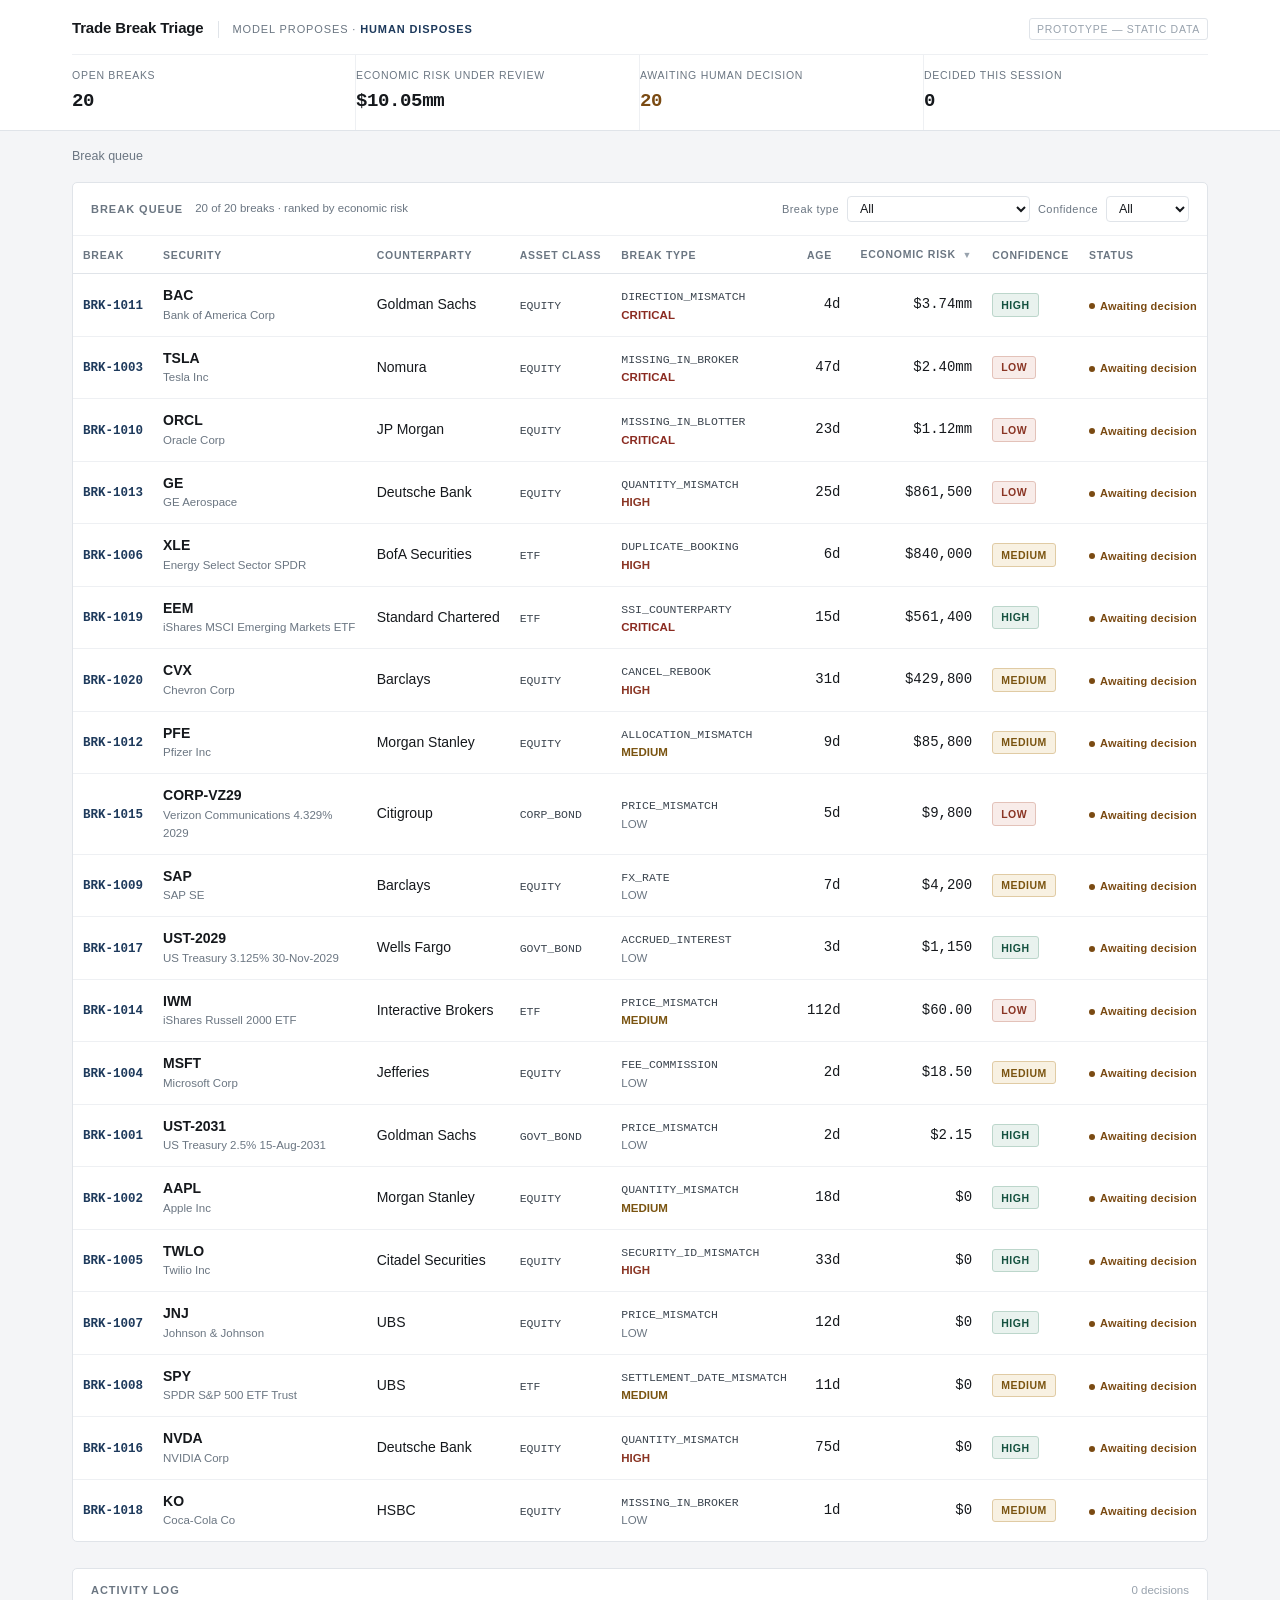
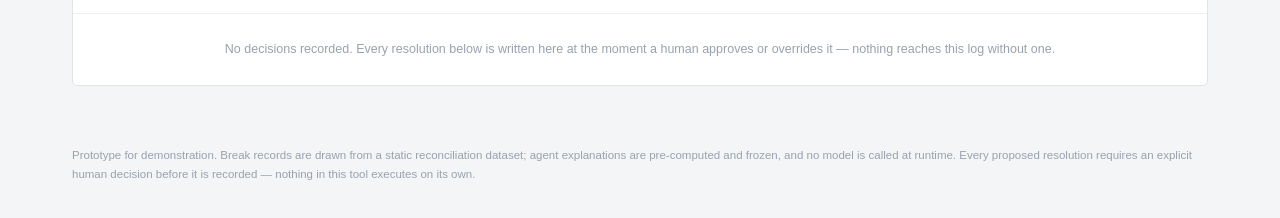
==== demo/index.html @ f196b627 "Link the working prototype from the overview page Adds the trade break triage prototype at demo/ and" ====
<!doctype html>
<html lang="en">
<head>
<meta charset="utf-8">
<meta name="viewport" content="width=device-width, initial-scale=1">
<title>Trade Break Triage — Model proposes, human disposes</title>
<style>
  :root{
    --bg:#f4f5f7;
    --surface:#ffffff;
    --surface-2:#fafbfc;
    --ink:#15181c;
    --ink-2:#3d4650;
    --muted:#6b7682;
    --faint:#98a2ad;
    --line:#e0e4e9;
    --line-2:#eef0f3;
    --accent:#1e3a5c;
    --accent-soft:#eef2f7;

    --hi:#14513f;      --hi-bg:#e9f2ee;   --hi-line:#bcd6cb;
    --med:#7a5411;     --med-bg:#f8f1e2;  --med-line:#e0cba4;
    --lo:#8a3524;      --lo-bg:#f8ece9;   --lo-line:#e3c2b9;

    --crit:#8a2a20;
    --gate:#7a4a12;
    --gate-bg:#fdf7ec;
    --gate-line:#e4cfa8;

    --mono:ui-monospace,"SF Mono",Menlo,Consolas,monospace;
    --sans:-apple-system,BlinkMacSystemFont,"Segoe UI",Inter,Roboto,Helvetica,Arial,sans-serif;
    --radius:5px;
  }

  *{box-sizing:border-box}
  html,body{margin:0;padding:0}
  body{
    background:var(--bg); color:var(--ink);
    font-family:var(--sans); font-size:14px; line-height:1.55;
    -webkit-font-smoothing:antialiased;
  }
  .num{font-family:var(--mono); font-variant-numeric:tabular-nums}
  button{font-family:inherit; font-size:inherit; cursor:pointer}

  .wrap{max-width:1180px; margin:0 auto; padding:0 22px}

  /* ---------- header ---------- */
  header.top{background:var(--surface); border-bottom:1px solid var(--line)}
  .top-in{display:flex; align-items:baseline; gap:14px; padding:16px 0 14px; flex-wrap:wrap}
  .brand{font-size:15px; font-weight:640; letter-spacing:-.01em}
  .principle{
    font-size:11px; letter-spacing:.08em; text-transform:uppercase;
    color:var(--muted); border-left:1px solid var(--line); padding-left:14px;
  }
  .principle b{color:var(--accent); font-weight:620}
  .demo-tag{
    margin-left:auto; font-size:10.5px; letter-spacing:.07em; text-transform:uppercase;
    color:var(--faint); border:1px solid var(--line); border-radius:3px; padding:2px 7px;
  }

  /* ---------- stat strip ---------- */
  .stats{display:grid; grid-template-columns:repeat(4,1fr); border-top:1px solid var(--line-2)}
  .stat{padding:12px 0 14px; border-right:1px solid var(--line-2)}
  .stat:last-child{border-right:0}
  .stat .k{font-size:10.5px; letter-spacing:.07em; text-transform:uppercase; color:var(--muted)}
  .stat .v{font-family:var(--mono); font-size:19px; font-weight:600; letter-spacing:-.02em; margin-top:3px}
  .stat .v.attn{color:var(--gate)}

  /* ---------- crumb ---------- */
  .crumb{display:flex; align-items:center; gap:9px; padding:16px 0 0; font-size:12.5px; color:var(--muted)}
  .crumb button{
    background:none; border:0; color:var(--accent); padding:0;
    font-weight:530; text-decoration:underline; text-underline-offset:2px;
  }
  .crumb .sep{color:var(--faint)}

  main{padding:0 0 40px}
  .panel{
    background:var(--surface); border:1px solid var(--line);
    border-radius:var(--radius); margin-top:16px;
  }
  .panel-hd{
    padding:13px 18px; border-bottom:1px solid var(--line-2);
    display:flex; align-items:center; gap:12px; flex-wrap:wrap;
  }
  .panel-hd h2{
    margin:0; font-size:11px; letter-spacing:.09em; text-transform:uppercase;
    color:var(--muted); font-weight:620;
  }
  .panel-bd{padding:18px}

  /* ---------- filters ---------- */
  .filters{margin-left:auto; display:flex; gap:8px; align-items:center; flex-wrap:wrap}
  .filters label{font-size:11px; color:var(--muted); letter-spacing:.04em}
  select{
    font-family:inherit; font-size:12.5px; color:var(--ink);
    background:var(--surface); border:1px solid var(--line);
    border-radius:4px; padding:4px 8px;
  }

  /* ---------- table ---------- */
  .tscroll{overflow-x:auto}
  table{width:100%; border-collapse:collapse}
  thead th{
    text-align:left; font-size:10.5px; letter-spacing:.07em; text-transform:uppercase;
    color:var(--muted); font-weight:620; padding:10px 10px;
    border-bottom:1px solid var(--line); white-space:nowrap; user-select:none;
  }
  thead th.sortable{cursor:pointer}
  thead th.sortable:hover{color:var(--ink-2)}
  thead th .arrow{color:var(--faint); font-size:9px; margin-left:3px}
  tbody tr{border-bottom:1px solid var(--line-2); cursor:pointer}
  tbody tr:last-child{border-bottom:0}
  tbody tr:hover{background:var(--surface-2)}
  tbody td{padding:11px 10px; vertical-align:middle}
  th:nth-child(1),td:nth-child(1){width:1%; white-space:nowrap}
  th:nth-child(2),td:nth-child(2){min-width:158px}
  th:nth-child(3),td:nth-child(3){white-space:nowrap}
  td.r{text-align:right}
  .tid{font-family:var(--mono); font-size:12.5px; font-weight:560; color:var(--accent); white-space:nowrap}
  .tick{font-weight:600}
  .sub{font-size:11.5px; color:var(--muted)}
  .cat{font-family:var(--mono); font-size:11.5px; color:var(--ink-2)}

  /* ---------- badges ---------- */
  .badge{
    display:inline-block; font-size:10.5px; letter-spacing:.05em; text-transform:uppercase;
    font-weight:640; padding:2.5px 8px; border-radius:3px; border:1px solid transparent;
    white-space:nowrap;
  }
  .badge.high{color:var(--hi); background:var(--hi-bg); border-color:var(--hi-line)}
  .badge.medium{color:var(--med); background:var(--med-bg); border-color:var(--med-line)}
  .badge.low{color:var(--lo); background:var(--lo-bg); border-color:var(--lo-line)}
  .badge.neutral{color:var(--muted); background:var(--surface-2); border-color:var(--line)}

  .sev{font-size:11.5px; font-weight:600}
  .sev.CRITICAL{color:var(--crit)}
  .sev.HIGH{color:var(--lo)}
  .sev.MEDIUM{color:var(--med)}
  .sev.LOW{color:var(--muted); font-weight:500}

  .status-chip{
    display:inline-flex; align-items:center; gap:5px;
    font-size:11px; font-weight:600; letter-spacing:.02em; white-space:nowrap;
  }
  .status-chip .dot{width:6px; height:6px; border-radius:50%; flex:none}
  .status-chip.pending{color:var(--gate)}
  .status-chip.pending .dot{background:var(--gate)}
  .status-chip.approved{color:var(--hi)}
  .status-chip.approved .dot{background:var(--hi)}
  .status-chip.overridden{color:var(--accent)}
  .status-chip.overridden .dot{background:var(--accent)}

  /* ---------- detail ---------- */
  .detail-hd{padding:18px; border-bottom:1px solid var(--line-2)}
  .detail-title{display:flex; align-items:baseline; gap:11px; flex-wrap:wrap}
  .detail-title .id{font-family:var(--mono); font-size:13px; color:var(--accent); font-weight:600}
  .detail-title h1{margin:0; font-size:19px; font-weight:640; letter-spacing:-.02em}
  .detail-title .isin{font-family:var(--mono); font-size:11.5px; color:var(--faint)}
  .facts{
    display:grid; grid-template-columns:repeat(auto-fit,minmax(142px,1fr));
    gap:14px 20px; margin-top:15px;
  }
  .fact .k{font-size:10.5px; letter-spacing:.06em; text-transform:uppercase; color:var(--muted)}
  .fact .v{font-size:13px; margin-top:2px; font-weight:530; overflow-wrap:anywhere}
  .fact .v.mono{font-family:var(--mono); font-variant-numeric:tabular-nums}

  .split{display:grid; grid-template-columns:1fr 1fr; gap:0; border-top:1px solid var(--line-2)}
  @media (max-width:820px){ .split{grid-template-columns:1fr} }
  .side{padding:18px}
  .side + .side{border-left:1px solid var(--line-2)}
  @media (max-width:820px){ .side + .side{border-left:0; border-top:1px solid var(--line-2)} }
  .side h3{
    margin:0 0 3px; font-size:11px; letter-spacing:.09em; text-transform:uppercase;
    color:var(--muted); font-weight:620;
  }
  .side .src{font-size:11.5px; color:var(--faint); margin-bottom:12px}
  .cmp{width:100%; border-collapse:collapse}
  .cmp td{padding:7px 0; border-bottom:1px solid var(--line-2); font-size:13px}
  .cmp tr:last-child td{border-bottom:0}
  .cmp td.lbl{color:var(--muted); font-size:11.5px; width:44%}
  .cmp td.val{font-family:var(--mono); font-variant-numeric:tabular-nums; text-align:right}
  .cmp tr.mismatch td.val{color:var(--lo); font-weight:600}
  .cmp tr.mismatch td.lbl{color:var(--ink-2); font-weight:530}

  .reason{padding:18px; border-top:1px solid var(--line-2)}
  .reason h3{
    margin:0 0 4px; font-size:11px; letter-spacing:.09em; text-transform:uppercase;
    color:var(--muted); font-weight:620;
  }
  .byline{font-size:11.5px; color:var(--faint); margin-bottom:11px}
  .prose{font-size:14px; line-height:1.68; color:var(--ink-2); max-width:74ch}

  .evidence{margin:16px 0 0; padding:0; list-style:none}
  .evidence li{
    position:relative; padding:5px 0 5px 20px; font-size:12.5px;
    color:var(--ink-2); line-height:1.55;
  }
  .evidence li::before{
    content:""; position:absolute; left:4px; top:12px;
    width:5px; height:5px; border-radius:50%; background:var(--faint);
  }
  .ev-hd{
    font-size:10.5px; letter-spacing:.07em; text-transform:uppercase;
    color:var(--muted); font-weight:620; margin-top:18px;
  }

  .caveat{
    margin-top:16px; padding:12px 14px; background:var(--surface-2);
    border:1px solid var(--line); border-left:2px solid var(--med);
    border-radius:0 4px 4px 0;
  }
  .caveat .h{
    font-size:10.5px; letter-spacing:.07em; text-transform:uppercase;
    color:var(--med); font-weight:640; margin-bottom:4px;
  }
  .caveat p{margin:0; font-size:12.5px; line-height:1.6; color:var(--ink-2); max-width:72ch}

  .ca-ref{
    margin-top:16px; padding:12px 14px; background:var(--accent-soft);
    border:1px solid #d6dfea; border-radius:4px;
  }
  .ca-ref .h{
    font-size:10.5px; letter-spacing:.07em; text-transform:uppercase;
    color:var(--accent); font-weight:640; margin-bottom:4px;
  }
  .ca-ref p{margin:0; font-size:12.5px; line-height:1.6; color:var(--ink-2); max-width:72ch}

  /* ---------- proposal ---------- */
  .proposal{
    margin:18px; padding:16px 18px; border:1px solid var(--line);
    border-radius:4px; background:var(--surface-2);
  }
  .proposal .h{
    font-size:10.5px; letter-spacing:.07em; text-transform:uppercase;
    color:var(--muted); font-weight:640;
  }
  .proposal .action{font-size:17px; font-weight:640; letter-spacing:-.015em; margin-top:5px}
  .proposal .meta{display:flex; gap:9px; align-items:center; margin-top:9px; flex-wrap:wrap}
  .not-exec{
    font-size:11.5px; color:var(--gate); font-weight:560; margin-top:11px;
    padding-top:10px; border-top:1px solid var(--line);
  }

  .actions-row{padding:0 18px 18px; display:flex; gap:9px; flex-wrap:wrap}

  /* ---------- buttons ---------- */
  .btn{
    border:1px solid var(--line); background:var(--surface); color:var(--ink);
    border-radius:4px; padding:9px 16px; font-weight:560; font-size:13px;
    transition:background .12s,border-color .12s;
  }
  .btn:hover{background:var(--surface-2); border-color:#cfd6de}
  .btn.primary{background:var(--accent); border-color:var(--accent); color:#fff}
  .btn.primary:hover{background:#16304d; border-color:#16304d}
  .btn.approve{background:var(--hi); border-color:var(--hi); color:#fff; padding:11px 22px}
  .btn.approve:hover{background:#0f3f31; border-color:#0f3f31}
  .btn.override{background:var(--surface); border-color:#c5ccd5; color:var(--ink); padding:11px 22px}
  .btn.override:hover{background:#f0f2f5; border-color:#aab4bf}
  .btn:disabled{opacity:.5; cursor:not-allowed}

  /* ---------- decision gate ---------- */
  .gate{
    margin-top:16px; background:var(--surface);
    border:1px solid var(--gate-line); border-left:3px solid var(--gate);
    border-radius:var(--radius);
  }
  .gate-hd{
    padding:13px 20px; background:var(--gate-bg); border-bottom:1px solid var(--gate-line);
    display:flex; align-items:center; gap:10px; flex-wrap:wrap;
  }
  .gate-hd .lbl{
    font-size:11px; letter-spacing:.1em; text-transform:uppercase;
    font-weight:680; color:var(--gate);
  }
  .gate-hd .who{font-size:11.5px; color:var(--muted); margin-left:auto}
  .gate-bd{padding:20px}

  .two-col{display:grid; grid-template-columns:1fr 1fr; gap:0; border:1px solid var(--line); border-radius:4px}
  @media (max-width:760px){ .two-col{grid-template-columns:1fr} }
  .col{padding:15px 17px}
  .col + .col{border-left:1px solid var(--line)}
  @media (max-width:760px){ .col + .col{border-left:0; border-top:1px solid var(--line)} }
  .col h4{
    margin:0 0 2px; font-size:10.5px; letter-spacing:.07em; text-transform:uppercase;
    color:var(--muted); font-weight:640;
  }
  .col .prov{font-size:11px; color:var(--faint); margin-bottom:11px; font-style:italic}
  .kv{display:flex; justify-content:space-between; gap:12px; padding:5px 0; font-size:12.5px}
  .kv .k{color:var(--muted)}
  .kv .v{font-weight:560; text-align:right}
  .kv .v.mono{font-family:var(--mono)}

  .gate-q{
    margin:20px 0 15px; padding:15px 17px; background:var(--surface-2);
    border:1px solid var(--line); border-radius:4px;
  }
  .gate-q .q{font-size:15px; font-weight:620; letter-spacing:-.01em}
  .gate-q .a{font-size:12.5px; color:var(--muted); margin-top:5px; max-width:70ch; line-height:1.6}

  .decide{display:flex; gap:11px; flex-wrap:wrap; align-items:center}
  .decide .hint{font-size:11.5px; color:var(--muted)}

  .override-box{
    margin-top:16px; padding:16px 17px; border:1px solid var(--line);
    border-radius:4px; background:var(--surface-2);
  }
  .override-box h4{
    margin:0 0 10px; font-size:10.5px; letter-spacing:.07em; text-transform:uppercase;
    color:var(--muted); font-weight:640;
  }
  .opts{display:flex; flex-direction:column; gap:1px}
  .opt{
    display:flex; align-items:flex-start; gap:9px; padding:8px 10px;
    border:1px solid transparent; border-radius:4px; cursor:pointer; font-size:13px;
  }
  .opt:hover{background:var(--surface); border-color:var(--line)}
  .opt input{margin:3px 0 0; accent-color:var(--accent)}
  .opt .was{font-size:11px; color:var(--faint); margin-left:6px}
  textarea{
    width:100%; margin-top:11px; font-family:inherit; font-size:13px;
    padding:9px 11px; border:1px solid var(--line); border-radius:4px;
    resize:vertical; min-height:64px; color:var(--ink); background:var(--surface);
  }
  textarea:focus{outline:none; border-color:var(--accent)}

  .confirmed{
    padding:18px 20px; border:1px solid var(--hi-line); border-left:3px solid var(--hi);
    border-radius:var(--radius); background:var(--hi-bg); margin-top:16px;
  }
  .confirmed.ovr{border-color:#c9d4e2; border-left-color:var(--accent); background:var(--accent-soft)}
  .confirmed .h{
    font-size:11px; letter-spacing:.1em; text-transform:uppercase;
    font-weight:680; color:var(--hi); margin-bottom:6px;
  }
  .confirmed.ovr .h{color:var(--accent)}
  .confirmed .what{font-size:16px; font-weight:640; letter-spacing:-.015em}
  .confirmed .meta{font-size:12.5px; color:var(--ink-2); margin-top:7px; line-height:1.65}
  .confirmed .note{
    margin-top:9px; padding-top:9px; border-top:1px solid rgba(0,0,0,.08);
    font-size:12.5px; color:var(--ink-2); font-style:italic;
  }

  /* ---------- activity log ---------- */
  .log{margin-top:26px; background:var(--surface); border:1px solid var(--line); border-radius:var(--radius)}
  .log-hd{
    padding:13px 18px; border-bottom:1px solid var(--line-2);
    display:flex; align-items:center; gap:12px;
  }
  .log-hd h2{
    margin:0; font-size:11px; letter-spacing:.09em; text-transform:uppercase;
    color:var(--muted); font-weight:620;
  }
  .log-hd .count{font-size:11.5px; color:var(--faint); margin-left:auto}
  .log-bd{max-height:290px; overflow-y:auto}
  .log-empty{padding:26px 18px; text-align:center; color:var(--faint); font-size:12.5px}
  .entry{display:flex; gap:14px; padding:12px 18px; border-bottom:1px solid var(--line-2); font-size:12.5px}
  .entry:last-child{border-bottom:0}
  .entry .ts{font-family:var(--mono); font-size:11.5px; color:var(--faint); flex:none; padding-top:1px}
  .entry .body{flex:1; min-width:0}
  .entry .line1{display:flex; gap:8px; align-items:baseline; flex-wrap:wrap}
  .entry .bid{font-family:var(--mono); font-weight:600; color:var(--accent)}
  .entry .verb{font-weight:620}
  .entry .verb.approved{color:var(--hi)}
  .entry .verb.overridden{color:var(--accent)}
  .entry .det{display:block; color:var(--ink-2); margin-top:3px; line-height:1.55}
  .entry .det s{color:var(--faint); text-decoration-thickness:1px}
  .entry .actor{display:block; font-size:11.5px; color:var(--muted); margin-top:3px}

  footer.foot{
    padding:20px 0 34px; font-size:11.5px; color:var(--faint); line-height:1.65;
  }
  .hidden{display:none!important}
</style>
</head>
<body>

<header class="top">
  <div class="wrap">
    <div class="top-in">
      <span class="brand">Trade Break Triage</span>
      <span class="principle">Model proposes &middot; <b>Human disposes</b></span>
      <span class="demo-tag">Prototype &mdash; static data</span>
    </div>
    <div class="stats">
      <div class="stat"><div class="k">Open breaks</div><div class="v" id="s-open">0</div></div>
      <div class="stat"><div class="k">Economic risk under review</div><div class="v" id="s-risk">$0</div></div>
      <div class="stat"><div class="k">Awaiting human decision</div><div class="v attn" id="s-pending">0</div></div>
      <div class="stat"><div class="k">Decided this session</div><div class="v" id="s-done">0</div></div>
    </div>
  </div>
</header>

<div class="wrap">
  <nav class="crumb" id="crumb"></nav>
  <main>
    <section id="screen-queue"></section>
    <section id="screen-detail" class="hidden"></section>
    <section id="screen-decision" class="hidden"></section>

    <aside class="log">
      <div class="log-hd">
        <h2>Activity log</h2>
        <span class="count" id="log-count">0 decisions</span>
      </div>
      <div class="log-bd" id="log-body">
        <div class="log-empty">
          No decisions recorded. Every resolution below is written here at the moment a
          human approves or overrides it &mdash; nothing reaches this log without one.
        </div>
      </div>
    </aside>
  </main>

  <footer class="foot">
    Prototype for demonstration. Break records are drawn from a static reconciliation
    dataset; agent explanations are pre-computed and frozen, and no model is called at
    runtime. Every proposed resolution requires an explicit human decision before it is
    recorded &mdash; nothing in this tool executes on its own.
  </footer>
</div>

<script type="application/json" id="break-data">{"generated_from":"data/triage.db (run_id 1, rules baseline) + corporate_actions.csv + historical_breaks.csv","note":"Static demo data. Explanations are authored and frozen; no model is called at runtime.","actions":{"AUTO_RESOLVE":"Auto-resolve","CORRECT_STATIC_DATA":"Correct static data","REQUEST_BROKER_CONFIRM":"Request broker re-confirmation","ASSIGN_TRADE_SUPPORT":"Assign to trade support","BLOCK_SETTLEMENT":"Block settlement","ESCALATE_SENIOR_OPS":"Escalate to senior ops","WRITE_OFF_IMMATERIAL":"Write off as immaterial","HOLD_MONITOR":"Hold and monitor"},"history":[{"historical_id":"HIST-001","resolved_date":"2026-05-12","ticker":"AAPL","asset_class":"EQUITY","break_category":"QUANTITY_MISMATCH","root_cause_category":"UNAPPLIED_CORPORATE_ACTION","counterparty":"Morgan Stanley","age_days_at_resolution":"2","economic_risk_usd":"0","resolution_summary":"Applied a four-for-one stock split to the broker-side confirmation terms; cash notional already agreed."},{"historical_id":"HIST-002","resolved_date":"2026-05-19","ticker":"NVDA","asset_class":"EQUITY","break_category":"QUANTITY_MISMATCH","root_cause_category":"UNAPPLIED_CORPORATE_ACTION","counterparty":"Deutsche Bank","age_days_at_resolution":"4","economic_risk_usd":"0","resolution_summary":"Applied a ten-for-one split adjustment; corrected share count and price only."},{"historical_id":"HIST-003","resolved_date":"2026-06-03","ticker":"GE","asset_class":"EQUITY","break_category":"QUANTITY_MISMATCH","root_cause_category":"UNAPPLIED_CORPORATE_ACTION","counterparty":"Deutsche Bank","age_days_at_resolution":"8","economic_risk_usd":"125000","resolution_summary":"Removed a spinoff entitlement incorrectly booked against the parent security; reconciled the separate distribution line."},{"historical_id":"HIST-004","resolved_date":"2026-06-20","ticker":"TSLA","asset_class":"EQUITY","break_category":"MISSING_IN_BROKER","root_cause_category":"GENUINE_TRADE_DISCREPANCY","counterparty":"Nomura","age_days_at_resolution":"3","economic_risk_usd":"980000","resolution_summary":"Counterparty could not locate the execution; trade was cancelled and booking corrected."},{"historical_id":"HIST-005","resolved_date":"2026-06-21","ticker":"IWM","asset_class":"ETF","break_category":"PRICE_MISMATCH","root_cause_category":"ROUNDING_CONVENTION","counterparty":"Interactive Brokers","age_days_at_resolution":"91","economic_risk_usd":"42","resolution_summary":"Agreed price precision convention and closed the residual after an aged-break review."},{"historical_id":"HIST-006","resolved_date":"2026-06-30","ticker":"CORP-AB27","asset_class":"CORPORATE_BOND","break_category":"PRICE_MISMATCH","root_cause_category":"ACCRUAL_CONVENTION","counterparty":"Citigroup","age_days_at_resolution":"2","economic_risk_usd":"7400","resolution_summary":"Aligned clean-price versus dirty-price convention and corrected accrued interest."},{"historical_id":"HIST-007","resolved_date":"2026-07-03","ticker":"ABC","asset_class":"EQUITY","break_category":"SECURITY_ID_MISMATCH","root_cause_category":"STATIC_DATA_ERROR","counterparty":"Citadel Securities","age_days_at_resolution":"11","economic_risk_usd":"0","resolution_summary":"Updated retired identifier in the security master and rematched settlement instructions."},{"historical_id":"HIST-008","resolved_date":"2026-07-08","ticker":"EEM","asset_class":"ETF","break_category":"SSI_COUNTERPARTY","root_cause_category":"STATIC_DATA_ERROR","counterparty":"Standard Chartered","age_days_at_resolution":"1","economic_risk_usd":"420000","resolution_summary":"Blocked settlement and replaced an unapproved standing settlement instruction."}],"breaks":[{"break_id":"BRK-1001","first_detected":"2026-08-02","trade_date":"2026-08-01","settle_date":"2026-08-04","ticker":"UST-2031","security_name":"US Treasury 2.5% 15-Aug-2031","identifier":"US912828ZT0","asset_class":"GOVT_BOND","side":"BUY","currency":"USD","counterparty":"Goldman Sachs","book":"RATES_RV","break_category":"PRICE_MISMATCH","severity":"LOW","materiality":"IMMATERIAL","age_days":2,"trade_notional_usd":4993750.0,"break_value_usd":2.15,"economic_risk_usd":2.15,"description":"Clean price differs in the 6th decimal place. Blotter 99.875000 vs broker 99.875043. Consistent with a rounding convention difference on the broker's confirm engine.","root_cause_category":"ROUNDING_CONVENTION","ai_explanation":"Quantity, currency and settlement all agree. The clean price differs only in the sixth decimal place -- 99.875000 against 99.875043 -- on a $5mm face position, which works out to $2.15. A difference that small on a Treasury is a rounding artefact in the broker's confirm engine, not a pricing disagreement. There is no economic exposure here.","evidence":["Price difference is 0.000043 points; break value $2.15 on $4.99mm notional","Quantity, currency, side and settle date all match exactly","Goldman Sachs confirms carry six-decimal precision; the blotter stores four"],"caveat":null,"confidence":"high","confidence_score":0.79,"ai_suggested_action":"AUTO_RESOLVE","ai_action_label":"Auto-resolve","urgency":"ROUTINE","owner":"PORTFOLIO_ACCOUNTING","sla_hours":120,"escalate_to_human":false,"corporate_action":null,"comparison":[{"label":"Quantity","internal":"5,000,000","external":"5,000,000","match":true},{"label":"Price","internal":"99.8750","external":"99.8750","match":false},{"label":"Side","internal":"BUY","external":"BUY","match":true},{"label":"Currency","internal":"USD","external":"USD","match":true}]},{"break_id":"BRK-1002","first_detected":"2026-07-17","trade_date":"2026-07-16","settle_date":"2026-07-20","ticker":"AAPL","security_name":"Apple Inc","identifier":"037833100","asset_class":"EQUITY","side":"BUY","currency":"USD","counterparty":"Morgan Stanley","book":"US_LONG_SHORT","break_category":"QUANTITY_MISMATCH","severity":"MEDIUM","materiality":"IMMATERIAL","age_days":18,"trade_notional_usd":2350000.0,"break_value_usd":1762500.0,"economic_risk_usd":0.0,"description":"Blotter shows 40000 shares at 58.75; broker confirms 10000 at 235.00. Notional agrees exactly at 2350000. Quantity ratio is exactly 4:1.","root_cause_category":"UNAPPLIED_CORPORATE_ACTION","ai_explanation":"Cash notional agrees exactly at $2,350,000 and the share ratio is precisely 4:1. Apple executed a four-for-one forward split (CA-001) with an ex-date of 2026-07-15, the day before this trade. The blotter is stated in post-split terms and the broker confirmation is not. The position is right; the units are not. No economic loss.","evidence":["Notional agrees exactly: 40,000 x 58.75 = 10,000 x 235.00 = $2,350,000","CA-001: AAPL 4:1 stock split, ex-date 2026-07-15, trade date 2026-07-16","Precedent HIST-001: same signature, same counterparty, resolved in 2 days"],"caveat":null,"confidence":"high","confidence_score":0.85,"ai_suggested_action":"AUTO_RESOLVE","ai_action_label":"Auto-resolve","urgency":"ROUTINE","owner":"PORTFOLIO_ACCOUNTING","sla_hours":120,"escalate_to_human":false,"corporate_action":{"ca_id":"CA-001","action_type":"STOCK_SPLIT","ex_date":"2026-07-15","ratio_or_amount":"4:1","details":"Four-for-one forward stock split. Shares outstanding multiply by 4; price divides by 4. Trades booked on or after the ex-date must be expressed in post-split terms."},"comparison":[{"label":"Quantity","internal":"40,000","external":"10,000","match":false},{"label":"Price","internal":"58.7500","external":"235.0000","match":false},{"label":"Side","internal":"BUY","external":"BUY","match":true},{"label":"Currency","internal":"USD","external":"USD","match":true}]},{"break_id":"BRK-1003","first_detected":"2026-06-18","trade_date":"2026-06-16","settle_date":"2026-06-18","ticker":"TSLA","security_name":"Tesla Inc","identifier":"88160R101","asset_class":"EQUITY","side":"SELL","currency":"USD","counterparty":"Nomura","book":"US_LONG_SHORT","break_category":"MISSING_IN_BROKER","severity":"CRITICAL","materiality":"MATERIAL","age_days":47,"trade_notional_usd":2400400.0,"break_value_usd":2400400.0,"economic_risk_usd":2400400.0,"description":"Fund blotter records a sale of 8500 TSLA. No corresponding trade appears in any broker confirmation file for this or subsequent days. Position has been carried unmatched for seven weeks.","root_cause_category":"GENUINE_TRADE_DISCREPANCY","ai_explanation":"The blotter records a sale of 8,500 TSLA. No matching execution appears in any Nomura confirmation file for the trade date or the seven weeks since. This is not a matching problem -- there is nothing on the other side to match against. Either the trade was never executed and the blotter is carrying a phantom short, or it was executed and the counterparty has lost it. I cannot distinguish between those two from the reconciliation data alone, and they have opposite remedies.","evidence":["No broker record on trade date or on any subsequent file (47 days)","Full notional $2,400,400 is unmatched, not a partial difference","Precedent HIST-004: same ticker and counterparty; on that occasion the counterparty could not locate the execution and the booking was corrected"],"caveat":"The precedent points at a booking error, but a single prior instance is not a basis for assuming the same cause. The position has been carried unmatched for seven weeks, so if it is a real short the exposure is live.","confidence":"low","confidence_score":0.55,"ai_suggested_action":"ESCALATE_SENIOR_OPS","ai_action_label":"Escalate to senior ops","urgency":"SAME_DAY","owner":"TRADE_SUPPORT","sla_hours":8,"escalate_to_human":true,"corporate_action":null,"comparison":[{"label":"Quantity","internal":"8,500","external":"0","match":false},{"label":"Price","internal":"282.4000","external":"--","match":false},{"label":"Side","internal":"SELL","external":"SELL","match":true},{"label":"Currency","internal":"USD","external":"USD","match":true}]},{"break_id":"BRK-1004","first_detected":"2026-08-02","trade_date":"2026-08-01","settle_date":"2026-08-05","ticker":"MSFT","security_name":"Microsoft Corp","identifier":"594918104","asset_class":"EQUITY","side":"BUY","currency":"USD","counterparty":"Jefferies","book":"US_LONG_SHORT","break_category":"FEE_COMMISSION","severity":"LOW","materiality":"IMMATERIAL","age_days":2,"trade_notional_usd":5174400.0,"break_value_usd":18.5,"economic_risk_usd":18.5,"description":"Quantity and price match exactly. Commission on blotter 240.00 vs broker 258.50. Difference of 18.50 on a 5.17m notional trade.","root_cause_category":"FEE_SCHEDULE_DIFFERENCE","ai_explanation":"Quantity and price match to the cent. Commission differs by $18.50 -- $240.00 booked against $258.50 confirmed -- on a $5.17mm trade. The shape is a fee schedule difference: the blotter is applying a flat rate where Jefferies has billed a tiered one. That is the most common cause of a small commission delta, but I have no copy of the agreed schedule to check it against.","evidence":["Trade economics match exactly; the difference is confined to commission","$18.50 on $5,174,400 notional is 0.04 basis points","No corporate action or static data event on MSFT in this period"],"caveat":"Fee schedule inferred from the shape of the difference, not verified against the commission agreement. If the schedule is flat, this is a broker billing error and may repeat across other trades with this counterparty.","confidence":"medium","confidence_score":0.71,"ai_suggested_action":"WRITE_OFF_IMMATERIAL","ai_action_label":"Write off as immaterial","urgency":"ROUTINE","owner":"PORTFOLIO_ACCOUNTING","sla_hours":120,"escalate_to_human":false,"corporate_action":null,"comparison":[{"label":"Quantity","internal":"12,000","external":"12,000","match":true},{"label":"Price","internal":"431.2000","external":"431.2000","match":true},{"label":"Side","internal":"BUY","external":"BUY","match":true},{"label":"Currency","internal":"USD","external":"USD","match":true},{"label":"Commission","internal":"240.00","external":"258.50","match":false}]},{"break_id":"BRK-1005","first_detected":"2026-07-02","trade_date":"2026-07-01","settle_date":"2026-07-06","ticker":"TWLO","security_name":"Twilio Inc","identifier":"90138F102","asset_class":"EQUITY","side":"BUY","currency":"USD","counterparty":"Citadel Securities","book":"TECH_GROWTH","break_category":"SECURITY_ID_MISMATCH","severity":"HIGH","materiality":"MATERIAL","age_days":33,"trade_notional_usd":2892000.0,"break_value_usd":2892000.0,"economic_risk_usd":0.0,"description":"Quantity price and notional all agree. Blotter carries CUSIP 90138F102; broker confirm carries 90138F201. Trade cannot be matched on identifier and will not settle in its current state.","root_cause_category":"STATIC_DATA_ERROR","ai_explanation":"Quantity, price and notional all agree. The two sides disagree only on the security identifier: the blotter carries CUSIP 90138F102, Citadel confirms 90138F201. Twilio reincorporated and the old CUSIP was retired on 2026-06-30 (CA-003), the day before this trade. The security master was not updated. The trade cannot settle in its current state -- not because the economics are wrong, but because the identifier will not match.","evidence":["CA-003: TWLO identifier change, 90138F102 retired 2026-06-30; trade date 2026-07-01","Quantity, price and notional agree exactly; only the identifier differs","Precedent HIST-007: same counterparty, resolved by updating the security master"],"caveat":null,"confidence":"high","confidence_score":0.82,"ai_suggested_action":"CORRECT_STATIC_DATA","ai_action_label":"Correct static data","urgency":"NEXT_BUSINESS_DAY","owner":"OPS_SETTLEMENTS","sla_hours":24,"escalate_to_human":false,"corporate_action":{"ca_id":"CA-003","action_type":"IDENTIFIER_CHANGE","ex_date":"2026-06-30","ratio_or_amount":"","details":"Reincorporation resulting in a new CUSIP. Old CUSIP 90138F102 retired effective 2026-06-30; new CUSIP 90138F201. Ticker unchanged."},"comparison":[{"label":"Quantity","internal":"30,000","external":"30,000","match":true},{"label":"Price","internal":"96.4000","external":"96.4000","match":true},{"label":"Side","internal":"BUY","external":"BUY","match":true},{"label":"Currency","internal":"USD","external":"USD","match":true},{"label":"CUSIP","internal":"90138F102","external":"90138F201","match":false}]},{"break_id":"BRK-1006","first_detected":"2026-07-29","trade_date":"2026-07-28","settle_date":"2026-07-30","ticker":"XLE","security_name":"Energy Select Sector SPDR","identifier":"81369Y506","asset_class":"ETF","side":"BUY","currency":"USD","counterparty":"BofA Securities","book":"MACRO_OVERLAY","break_category":"DUPLICATE_BOOKING","severity":"HIGH","materiality":"MATERIAL","age_days":6,"trade_notional_usd":1680000.0,"break_value_usd":840000.0,"economic_risk_usd":840000.0,"description":"Broker file contains two identical fills of 20000 at 84.00 with different execution IDs. Blotter has one. Trade was executed as a give-up; suspected double-capture on the clearing side.","root_cause_category":"DUPLICATE_CAPTURE","ai_explanation":"The BofA file contains two identical fills of 20,000 XLE at 84.00 under different execution IDs. The blotter has one. The trade was executed as a give-up, and double-capture on the clearing side is the usual explanation when two fills are identical in every field except the execution ID. The alternative -- that the fund genuinely bought 40,000 and only booked half -- would leave a cash movement I do not see.","evidence":["Two broker fills identical in quantity, price and timestamp; execution IDs differ","Give-up trade: clearing broker and executing broker are separate parties","No second cash movement on the fund side to support a 40,000 share purchase"],"caveat":"Duplicate capture is inferred from the identical fills. Confirming it needs the executing broker's record, which is not in the reconciliation feed.","confidence":"medium","confidence_score":0.73,"ai_suggested_action":"REQUEST_BROKER_CONFIRM","ai_action_label":"Request broker re-confirmation","urgency":"NEXT_BUSINESS_DAY","owner":"TRADE_SUPPORT","sla_hours":24,"escalate_to_human":false,"corporate_action":null,"comparison":[{"label":"Quantity","internal":"20,000","external":"40,000","match":false},{"label":"Price","internal":"84.0000","external":"84.0000","match":true},{"label":"Side","internal":"BUY","external":"BUY","match":true},{"label":"Currency","internal":"USD","external":"USD","match":true},{"label":"Fill count","internal":"1","external":"2","match":false},{"label":"Execution IDs","internal":"EXC-77120","external":"EXC-77120, EXC-77414","match":false}]},{"break_id":"BRK-1007","first_detected":"2026-07-23","trade_date":"2026-07-22","settle_date":"2026-07-24","ticker":"JNJ","security_name":"Johnson & Johnson","identifier":"478160104","asset_class":"EQUITY","side":"BUY","currency":"USD","counterparty":"UBS","book":"US_LONG_SHORT","break_category":"PRICE_MISMATCH","severity":"LOW","materiality":"IMMATERIAL","age_days":12,"trade_notional_usd":1345600.0,"break_value_usd":9920.0,"economic_risk_usd":0.0,"description":"Quantity matches. Blotter price 168.20 vs broker 169.44. Difference of exactly 1.24 per share across the full 8000 share lot.","root_cause_category":"UNAPPLIED_CORPORATE_ACTION","ai_explanation":"Quantity matches. The price differs by exactly 1.24 per share across the full 8,000 share lot. Johnson & Johnson went ex-dividend on 2026-07-22 at exactly 1.24 per share (CA-002) -- the trade date. One side priced the trade cum-dividend and the other ex-dividend. The $9,920 apparent difference is the dividend entitlement, not a pricing error.","evidence":["Price difference is 1.2400 per share, matching CA-002 to the cent","CA-002: JNJ cash dividend 1.24, ex-date 2026-07-22 = trade date","Difference applies uniformly across all 8,000 shares"],"caveat":null,"confidence":"high","confidence_score":0.85,"ai_suggested_action":"AUTO_RESOLVE","ai_action_label":"Auto-resolve","urgency":"ROUTINE","owner":"PORTFOLIO_ACCOUNTING","sla_hours":120,"escalate_to_human":false,"corporate_action":{"ca_id":"CA-002","action_type":"CASH_DIVIDEND","ex_date":"2026-07-22","ratio_or_amount":"1.24","details":"Quarterly cash dividend of 1.24 per share. Prices quoted on or after the ex-date trade without entitlement to the dividend."},"comparison":[{"label":"Quantity","internal":"8,000","external":"8,000","match":true},{"label":"Price","internal":"168.2000","external":"169.4400","match":false},{"label":"Side","internal":"BUY","external":"BUY","match":true},{"label":"Currency","internal":"USD","external":"USD","match":true}]},{"break_id":"BRK-1008","first_detected":"2026-07-24","trade_date":"2026-07-23","settle_date":"2026-07-24","ticker":"SPY","security_name":"SPDR S&P 500 ETF Trust","identifier":"78462F103","asset_class":"ETF","side":"SELL","currency":"USD","counterparty":"UBS","book":"MACRO_OVERLAY","break_category":"SETTLEMENT_DATE_MISMATCH","severity":"MEDIUM","materiality":"MATERIAL","age_days":11,"trade_notional_usd":9192000.0,"break_value_usd":0.0,"economic_risk_usd":0.0,"description":"Economics match exactly. Blotter settle date 2026-07-24 (T+1); broker confirm shows 2026-07-27 (T+2). No cash impact recorded yet but the settlement ladder is misaligned.","root_cause_category":"SETTLEMENT_CONVENTION","ai_explanation":"Economics match exactly -- same quantity, same price, same side. The two sides disagree on settlement date: the blotter says 2026-07-24 on a T+1 basis, UBS confirms 2026-07-27 on T+2. No cash has moved yet, so there is no loss recorded, but the settlement ladder is misaligned and the fund will show a funding gap on the 24th if this is not corrected first.","evidence":["Quantity, price and side agree exactly; only the settlement date differs","Blotter applies T+1; broker confirm applies T+2","$9.19mm notional -- large enough that a funding mismatch is material to the cash ladder"],"caveat":"I cannot tell which convention is correct for this counterparty without the governing agreement. The fix depends on that, so this needs a human to look at the terms rather than an automatic adjustment.","confidence":"medium","confidence_score":0.74,"ai_suggested_action":"ASSIGN_TRADE_SUPPORT","ai_action_label":"Assign to trade support","urgency":"ROUTINE","owner":"OPS_SETTLEMENTS","sla_hours":120,"escalate_to_human":false,"corporate_action":null,"comparison":[{"label":"Quantity","internal":"15,000","external":"15,000","match":true},{"label":"Price","internal":"612.8000","external":"612.8000","match":true},{"label":"Side","internal":"SELL","external":"SELL","match":true},{"label":"Currency","internal":"USD","external":"USD","match":true},{"label":"Settle date","internal":"2026-07-24","external":"2026-07-27","match":false},{"label":"Convention","internal":"T+1","external":"T+2","match":false}]},{"break_id":"BRK-1009","first_detected":"2026-07-28","trade_date":"2026-07-27","settle_date":"2026-07-29","ticker":"SAP","security_name":"SAP SE","identifier":"D66992104","asset_class":"EQUITY","side":"BUY","currency":"EUR","counterparty":"Barclays","book":"EUROPE_LONG_SHORT","break_category":"FX_RATE","severity":"LOW","materiality":"IMMATERIAL","age_days":7,"trade_notional_usd":4180000.0,"break_value_usd":4200.0,"economic_risk_usd":4200.0,"description":"Local currency terms agree at EUR 214.50. USD equivalents differ: blotter applied 1.0827 EURUSD fixing; broker applied 1.0838. Difference of 4200 on the USD book value.","root_cause_category":"FX_FIXING_DIFFERENCE","ai_explanation":"Local currency terms agree exactly at EUR 214.50 on 18,000 shares. The USD book values differ because the two sides applied different EURUSD fixings: 1.0827 on the blotter, 1.0838 at Barclays. That is an 11 pip difference, worth $4,200 on a $4.18mm position. This is a fixing source or timing difference, not a trade discrepancy.","evidence":["EUR terms match exactly; the difference is confined to the USD translation","EURUSD 1.0827 vs 1.0838 -- 11 pips, consistent with different fixing times","$4,200 on $4.18mm notional is 1.0 basis point"],"caveat":"Whether the fund's fixing or the broker's is the contractual one is a policy question I cannot resolve from the trade data.","confidence":"medium","confidence_score":0.72,"ai_suggested_action":"WRITE_OFF_IMMATERIAL","ai_action_label":"Write off as immaterial","urgency":"ROUTINE","owner":"PORTFOLIO_ACCOUNTING","sla_hours":120,"escalate_to_human":false,"corporate_action":null,"comparison":[{"label":"Quantity","internal":"18,000","external":"18,000","match":true},{"label":"Price","internal":"214.5000","external":"214.5000","match":true},{"label":"Side","internal":"BUY","external":"BUY","match":true},{"label":"Currency","internal":"EUR","external":"EUR","match":true},{"label":"EURUSD fixing","internal":"1.0827","external":"1.0838","match":false},{"label":"Local price","internal":"EUR 214.50","external":"EUR 214.50","match":true}]},{"break_id":"BRK-1010","first_detected":"2026-07-12","trade_date":"2026-07-10","settle_date":"2026-07-14","ticker":"ORCL","security_name":"Oracle Corp","identifier":"68389X105","asset_class":"EQUITY","side":"BUY","currency":"USD","counterparty":"JP Morgan","book":"TECH_GROWTH","break_category":"MISSING_IN_BLOTTER","severity":"CRITICAL","materiality":"MATERIAL","age_days":23,"trade_notional_usd":1115280.0,"break_value_usd":1115280.0,"economic_risk_usd":1115280.0,"description":"Broker confirms a purchase of 7200 ORCL. No matching trade on the fund blotter. Fund shows no corresponding cash movement or position increase.","root_cause_category":"GENUINE_TRADE_DISCREPANCY","ai_explanation":"JP Morgan confirms a purchase of 7,200 ORCL at 154.90. There is no matching trade on the fund blotter, no corresponding cash movement, and no position increase. The fund's records show no knowledge of this trade at all. That is either a missed booking on the fund side or a trade the broker has assigned to the wrong account -- and the second possibility is why this should not be booked on the strength of the confirmation alone.","evidence":["Broker confirms 7,200 shares at 154.90; blotter has no record","No cash movement and no position change on the fund side","Unmatched for 23 days past trade date"],"caveat":"I have no way to tell a missed booking from a mis-assigned trade using the reconciliation feed. Booking it to clear the break would create a real position from what might be another fund's trade.","confidence":"low","confidence_score":0.55,"ai_suggested_action":"ESCALATE_SENIOR_OPS","ai_action_label":"Escalate to senior ops","urgency":"SAME_DAY","owner":"TRADE_SUPPORT","sla_hours":8,"escalate_to_human":true,"corporate_action":null,"comparison":[{"label":"Quantity","internal":"0","external":"7,200","match":false},{"label":"Price","internal":"--","external":"154.9000","match":false},{"label":"Side","internal":"BUY","external":"BUY","match":true},{"label":"Currency","internal":"USD","external":"USD","match":true}]},{"break_id":"BRK-1011","first_detected":"2026-07-31","trade_date":"2026-07-30","settle_date":"2026-08-03","ticker":"BAC","security_name":"Bank of America Corp","identifier":"060505104","asset_class":"EQUITY","side":"BUY","currency":"USD","counterparty":"Goldman Sachs","book":"FINANCIALS","break_category":"DIRECTION_MISMATCH","severity":"CRITICAL","materiality":"MATERIAL","age_days":4,"trade_notional_usd":1870000.0,"break_value_usd":3740000.0,"economic_risk_usd":3740000.0,"description":"Quantity and price agree in absolute terms. Blotter records a BUY of 25000; broker confirms a SELL of 25000. Directional exposure differs by 50000 shares.","root_cause_category":"BOOKING_ERROR","ai_explanation":"Quantity and price agree exactly in absolute terms, but the two sides disagree on direction: the blotter records a BUY of 25,000 and Goldman confirms a SELL. Net directional exposure is wrong by 50,000 shares, or $3.74mm. Nothing about the trade economics is ambiguous, which is what points at a sign error on capture rather than a genuine disagreement about what was traded.","evidence":["Absolute quantity and price match to the cent on both sides","No corporate action on BAC in the current reconciliation period","Directional exposure differs by 50,000 shares (2x the position)"],"caveat":"High confidence that this is a direction error; no confidence about which side has it wrong. The fund's true exposure is unknown until the front office confirms the intended direction, so this cannot be corrected mechanically.","confidence":"high","confidence_score":0.82,"ai_suggested_action":"ESCALATE_SENIOR_OPS","ai_action_label":"Escalate to senior ops","urgency":"IMMEDIATE","owner":"TRADE_SUPPORT","sla_hours":1,"escalate_to_human":true,"corporate_action":null,"comparison":[{"label":"Quantity","internal":"25,000","external":"-25,000","match":false},{"label":"Price","internal":"74.8000","external":"74.8000","match":true},{"label":"Side","internal":"BUY","external":"BUY","match":true},{"label":"Currency","internal":"USD","external":"USD","match":true},{"label":"Direction","internal":"BUY","external":"SELL","match":false},{"label":"Signed quantity","internal":"+25,000","external":"-25,000","match":false}]},{"break_id":"BRK-1012","first_detected":"2026-07-26","trade_date":"2026-07-24","settle_date":"2026-07-28","ticker":"PFE","security_name":"Pfizer Inc","identifier":"717081103","asset_class":"EQUITY","side":"BUY","currency":"USD","counterparty":"Morgan Stanley","book":"HEALTHCARE","break_category":"ALLOCATION_MISMATCH","severity":"MEDIUM","materiality":"MATERIAL","age_days":9,"trade_notional_usd":514800.0,"break_value_usd":85800.0,"economic_risk_usd":85800.0,"description":"Parent block of 18000 executed at 28.60. Blotter shows 15000 allocated to this book; remaining 3000 is not allocated to any book in the fund complex.","root_cause_category":"ALLOCATION_INCOMPLETE","ai_explanation":"Morgan Stanley confirms the parent block: 18,000 PFE at 28.60. The blotter shows 15,000 allocated to this book. The remaining 3,000 shares are not allocated to any book in the fund complex. The block executed correctly -- the allocation simply was not finished. The $85,800 residual sits unassigned.","evidence":["Parent block of 18,000 at 28.60 confirmed; 15,000 allocated to this book","Remaining 3,000 shares appear in no other book across the complex","Price agrees exactly on both sides -- the execution is not in dispute"],"caveat":"Which book the residual belongs to is an allocation decision, not something recoverable from the reconciliation data.","confidence":"medium","confidence_score":0.73,"ai_suggested_action":"ASSIGN_TRADE_SUPPORT","ai_action_label":"Assign to trade support","urgency":"ROUTINE","owner":"TRADE_SUPPORT","sla_hours":120,"escalate_to_human":false,"corporate_action":null,"comparison":[{"label":"Quantity","internal":"15,000","external":"18,000","match":false},{"label":"Price","internal":"28.6000","external":"28.6000","match":true},{"label":"Side","internal":"BUY","external":"BUY","match":true},{"label":"Currency","internal":"USD","external":"USD","match":true},{"label":"Block quantity","internal":"18,000","external":"18,000","match":true},{"label":"Allocated","internal":"15,000","external":"18,000","match":false},{"label":"Unallocated","internal":"3,000","external":"0","match":false}]},{"break_id":"BRK-1013","first_detected":"2026-07-10","trade_date":"2026-07-09","settle_date":"2026-07-13","ticker":"GE","security_name":"GE Aerospace","identifier":"369604301","asset_class":"EQUITY","side":"BUY","currency":"USD","counterparty":"Deutsche Bank","book":"INDUSTRIALS","break_category":"QUANTITY_MISMATCH","severity":"HIGH","materiality":"MATERIAL","age_days":25,"trade_notional_usd":3446000.0,"break_value_usd":861500.0,"economic_risk_usd":861500.0,"description":"Price matches. Blotter 25000 shares vs broker 20000. Difference of 5000 shares is exactly one quarter of the broker quantity.","root_cause_category":"UNKNOWN","ai_explanation":"Price matches exactly. The blotter carries 5,000 more shares than Deutsche Bank confirms, and 5,000 is exactly one quarter of 20,000. GE Aerospace distributed GE Vernova on a 1:4 ratio (CA-004, ex-date 2026-07-08), and a spinoff entitlement booked onto the parent line instead of a separate GEV position would produce exactly this ratio. That is the reading the numbers support. It is not the only one: a plain 5,000 share booking error on a 25,000 share order produces the same arithmetic, and I cannot separate the two from the reconciliation data.","evidence":["Quantity difference is 5,000 = exactly 1/4 of the broker quantity of 20,000","CA-004: GE 1:4 spinoff of GE Vernova, ex-date 2026-07-08; trade date 2026-07-09","Precedent HIST-003: GE, same counterparty, spinoff entitlement booked against the parent -- but that one carried $125,000 of economic risk, not zero"],"caveat":"The ratio match is suggestive, not conclusive. CA-004 states GE share count is unchanged by the spinoff, so a correctly processed entitlement should not have touched this line at all -- which weakens the corporate action reading rather than supporting it. $861,500 is exposed either way. Treat the corporate action as a hypothesis to check first, not a finding.","confidence":"low","confidence_score":0.3,"ai_suggested_action":"ESCALATE_SENIOR_OPS","ai_action_label":"Escalate to senior ops","urgency":"NEXT_BUSINESS_DAY","owner":"TRADE_SUPPORT","sla_hours":24,"escalate_to_human":true,"corporate_action":{"ca_id":"CA-004","action_type":"SPINOFF","ex_date":"2026-07-08","ratio_or_amount":"1:4","details":"Spinoff of GE Vernova. Holders receive 1 GEV share for every 4 GE shares held. GE share count is unchanged; a separate GEV line is created."},"comparison":[{"label":"Quantity","internal":"25,000","external":"20,000","match":false},{"label":"Price","internal":"172.3000","external":"172.3000","match":true},{"label":"Side","internal":"BUY","external":"BUY","match":true},{"label":"Currency","internal":"USD","external":"USD","match":true}]},{"break_id":"BRK-1014","first_detected":"2026-04-14","trade_date":"2026-04-10","settle_date":"2026-04-14","ticker":"IWM","security_name":"iShares Russell 2000 ETF","identifier":"464287655","asset_class":"ETF","side":"SELL","currency":"USD","counterparty":"Interactive Brokers","book":"MACRO_OVERLAY","break_category":"PRICE_MISMATCH","severity":"MEDIUM","materiality":"IMMATERIAL","age_days":112,"trade_notional_usd":953660.0,"break_value_usd":60.0,"economic_risk_usd":60.0,"description":"Price differs by 0.0150 per share on a 4000 share lot. Break value is 60.00. Item has been open and unactioned on the recs report for 112 days.","root_cause_category":"ROUNDING_CONVENTION","ai_explanation":"The price differs by 0.0150 per share on 4,000 shares -- a break value of $60. The stored classification calls this a rounding convention, but 1.5 cents is too large for a rounding artefact on a liquid ETF; it is more consistent with a genuine difference in fill price between the two records. The honest position is that nobody knows: the item has sat unactioned on the recs report for 112 days precisely because $60 was never worth the enquiry.","evidence":["Price difference 0.0150 per share; break value $60 on $953,660 notional","Open and unactioned for 112 days -- past any aged-break threshold","Precedent HIST-005: same ticker and counterparty, closed as a precision convention after 91 days at a similar value"],"caveat":"Low confidence in the cause, not in the materiality. $60 does not justify investigation, but the aged-break policy still requires a human to close it rather than letting it roll forward for another quarter.","confidence":"low","confidence_score":0.45,"ai_suggested_action":"WRITE_OFF_IMMATERIAL","ai_action_label":"Write off as immaterial","urgency":"NEXT_BUSINESS_DAY","owner":"PORTFOLIO_ACCOUNTING","sla_hours":24,"escalate_to_human":false,"corporate_action":null,"comparison":[{"label":"Quantity","internal":"4,000","external":"4,000","match":true},{"label":"Price","internal":"238.4150","external":"238.4300","match":false},{"label":"Side","internal":"SELL","external":"SELL","match":true},{"label":"Currency","internal":"USD","external":"USD","match":true}]},{"break_id":"BRK-1015","first_detected":"2026-07-30","trade_date":"2026-07-29","settle_date":"2026-08-03","ticker":"CORP-VZ29","security_name":"Verizon Communications 4.329% 2029","identifier":"92343VER8","asset_class":"CORP_BOND","side":"BUY","currency":"USD","counterparty":"Citigroup","book":"CREDIT_LONG_SHORT","break_category":"PRICE_MISMATCH","severity":"LOW","materiality":"IMMATERIAL","age_days":5,"trade_notional_usd":2028750.0,"break_value_usd":9800.0,"economic_risk_usd":9800.0,"description":"Blotter price 101.4375 vs broker 101.9275 on a 2mm corporate bond. Difference of 0.49 points. Security is thinly traded with wide dealer marks.","root_cause_category":"GENUINE_TRADE_DISCREPANCY","ai_explanation":"Blotter price 101.4375 against Citigroup's 101.9275 on a $2mm Verizon corporate bond -- a difference of 0.49 points, or $9,800. The security is thinly traded with wide dealer marks, so a half-point spread between two sources is not by itself evidence of an error. But it is also not evidence that the price is right. Without a third-party mark I cannot tell a genuine execution difference from a stale blotter price.","evidence":["Price difference 0.4900 points on $2mm face = $9,800","Quantity, settle date and currency all agree","Thinly traded credit: dealer marks routinely diverge by this much"],"caveat":"No independent pricing source in the reconciliation feed. Both prices are plausible for this bond, which means the break cannot be resolved from the data available -- it needs the executed level from the counterparty.","confidence":"low","confidence_score":0.55,"ai_suggested_action":"REQUEST_BROKER_CONFIRM","ai_action_label":"Request broker re-confirmation","urgency":"ROUTINE","owner":"TRADE_SUPPORT","sla_hours":120,"escalate_to_human":true,"corporate_action":null,"comparison":[{"label":"Quantity","internal":"2,000,000","external":"2,000,000","match":true},{"label":"Price","internal":"101.4375","external":"101.9275","match":false},{"label":"Side","internal":"BUY","external":"BUY","match":true},{"label":"Currency","internal":"USD","external":"USD","match":true}]},{"break_id":"BRK-1016","first_detected":"2026-05-21","trade_date":"2026-05-21","settle_date":"2026-05-26","ticker":"NVDA","security_name":"NVIDIA Corp","identifier":"67066G104","asset_class":"EQUITY","side":"BUY","currency":"USD","counterparty":"Deutsche Bank","book":"TECH_GROWTH","break_category":"QUANTITY_MISMATCH","severity":"HIGH","materiality":"IMMATERIAL","age_days":75,"trade_notional_usd":2208000.0,"break_value_usd":1987200.0,"economic_risk_usd":0.0,"description":"Blotter 120000 shares at 18.40; broker 12000 at 184.00. Notional agrees at 2208000. Quantity ratio is exactly 10:1. Item has aged past the 60 day escalation threshold.","root_cause_category":"UNAPPLIED_CORPORATE_ACTION","ai_explanation":"Notional agrees exactly at $2,208,000 and the share ratio is precisely 10:1. NVIDIA executed a ten-for-one forward split (CA-005) with an ex-date of 2026-05-20, the day before this trade. The blotter is in pre-split terms and the broker confirm is post-split. No economic difference -- though the item has aged 75 days past detection, which is its own problem.","evidence":["Notional agrees exactly: 120,000 x 18.40 = 12,000 x 184.00 = $2,208,000","CA-005: NVDA 10:1 stock split, ex-date 2026-05-20; trade date 2026-05-21","Precedent HIST-002: same signature, same counterparty, resolved in 4 days"],"caveat":"The cause is clear but the age is not explained by it. A zero-risk break should not have stayed open for 75 days, and that gap is worth a look independently of this record.","confidence":"high","confidence_score":0.85,"ai_suggested_action":"AUTO_RESOLVE","ai_action_label":"Auto-resolve","urgency":"NEXT_BUSINESS_DAY","owner":"PORTFOLIO_ACCOUNTING","sla_hours":24,"escalate_to_human":false,"corporate_action":{"ca_id":"CA-005","action_type":"STOCK_SPLIT","ex_date":"2026-05-20","ratio_or_amount":"10:1","details":"Ten-for-one forward stock split. Trades booked on or after the ex-date must be expressed in post-split terms."},"comparison":[{"label":"Quantity","internal":"120,000","external":"12,000","match":false},{"label":"Price","internal":"18.4000","external":"184.0000","match":false},{"label":"Side","internal":"BUY","external":"BUY","match":true},{"label":"Currency","internal":"USD","external":"USD","match":true}]},{"break_id":"BRK-1017","first_detected":"2026-08-01","trade_date":"2026-08-01","settle_date":"2026-08-04","ticker":"UST-2029","security_name":"US Treasury 3.125% 30-Nov-2029","identifier":"US91282CJT8","asset_class":"GOVT_BOND","side":"BUY","currency":"USD","counterparty":"Wells Fargo","book":"RATES_RV","break_category":"ACCRUED_INTEREST","severity":"LOW","materiality":"IMMATERIAL","age_days":3,"trade_notional_usd":2958750.0,"break_value_usd":1150.0,"economic_risk_usd":1150.0,"description":"Clean price matches. Accrued interest differs by 1150.00 consistent with a two day difference in the accrual start date used by each side.","root_cause_category":"ACCRUAL_CONVENTION","ai_explanation":"Clean price and quantity match exactly. Accrued interest differs by $1,150 on $3mm face, consistent with a two day difference in the accrual start date. CA-009 records the last UST-2029 coupon paying 2026-06-15 with the next accrual period beginning 2026-06-01. One side is accruing from the payment date, the other from the period start. Convention difference, not a cash difference.","evidence":["Clean price 98.625 agrees exactly; difference confined to accrued interest","CA-009: UST-2029 coupon 1.5625, pay date 2026-06-15, accrual restarts 2026-06-01","$1,150 on $3mm face over two days matches the 3.125% coupon accrual rate"],"caveat":null,"confidence":"high","confidence_score":0.8,"ai_suggested_action":"AUTO_RESOLVE","ai_action_label":"Auto-resolve","urgency":"ROUTINE","owner":"PORTFOLIO_ACCOUNTING","sla_hours":120,"escalate_to_human":false,"corporate_action":{"ca_id":"CA-009","action_type":"COUPON_PAYMENT","ex_date":"","ratio_or_amount":"1.5625","details":"Semi-annual coupon of 1.5625 per 100 face. Next accrual period begins 2026-06-01."},"comparison":[{"label":"Quantity","internal":"3,000,000","external":"3,000,000","match":true},{"label":"Price","internal":"98.6250","external":"98.6250","match":true},{"label":"Side","internal":"BUY","external":"BUY","match":true},{"label":"Currency","internal":"USD","external":"USD","match":true},{"label":"Clean price","internal":"98.6250","external":"98.6250","match":true},{"label":"Accrued interest","internal":"24,062.50","external":"25,212.50","match":false}]},{"break_id":"BRK-1018","first_detected":"2026-08-03","trade_date":"2026-08-03","settle_date":"2026-08-05","ticker":"KO","security_name":"Coca-Cola Co","identifier":"191216100","asset_class":"EQUITY","side":"BUY","currency":"USD","counterparty":"HSBC","book":"US_LONG_SHORT","break_category":"MISSING_IN_BROKER","severity":"LOW","materiality":"MATERIAL","age_days":1,"trade_notional_usd":124000.0,"break_value_usd":124000.0,"economic_risk_usd":0.0,"description":"Blotter records a purchase of 2000 KO executed late in the session. No broker confirmation received. Detected on the same day as the trade.","root_cause_category":"TIMING_LAG","ai_explanation":"The blotter records a purchase of 2,000 KO executed late in the session. No HSBC confirmation has been received. The break was detected the same day as the trade, which is the ordinary pattern for a late fill: the confirm has not arrived yet. At one day old with $124,000 notional this is almost certainly timing rather than a real discrepancy.","evidence":["Detected same day as trade date -- no overnight confirm cycle has completed","Executed late in the session, after the counterparty's normal confirm cut-off","Smallest notional in the current queue at $124,000"],"caveat":"Timing is the likely explanation only while the break is young. If no confirmation arrives by the next cycle this becomes the same shape as BRK-1003, which has been open seven weeks.","confidence":"medium","confidence_score":0.71,"ai_suggested_action":"HOLD_MONITOR","ai_action_label":"Hold and monitor","urgency":"ROUTINE","owner":"OPS_SETTLEMENTS","sla_hours":120,"escalate_to_human":false,"corporate_action":null,"comparison":[{"label":"Quantity","internal":"2,000","external":"0","match":false},{"label":"Price","internal":"62.0000","external":"--","match":false},{"label":"Side","internal":"BUY","external":"BUY","match":true},{"label":"Currency","internal":"USD","external":"USD","match":true}]},{"break_id":"BRK-1019","first_detected":"2026-07-20","trade_date":"2026-07-17","settle_date":"2026-07-21","ticker":"EEM","security_name":"iShares MSCI Emerging Markets ETF","identifier":"464287234","asset_class":"ETF","side":"BUY","currency":"USD","counterparty":"Standard Chartered","book":"EM_MACRO","break_category":"SSI_COUNTERPARTY","severity":"CRITICAL","materiality":"MATERIAL","age_days":15,"trade_notional_usd":561400.0,"break_value_usd":561400.0,"economic_risk_usd":561400.0,"description":"Economics match. Blotter settlement instructions point to the fund's primary custodian; broker is settling to a different account not on the approved SSI list for this counterparty.","root_cause_category":"STATIC_DATA_ERROR","ai_explanation":"Trade economics match exactly. The problem is settlement: the blotter points to the fund's primary custodian, and Standard Chartered is settling to a different account that is not on the approved SSI list for this counterparty. $561,400 is scheduled to move to an unapproved destination. The economics being correct is what makes this dangerous -- it will not fail any economic check on the way out.","evidence":["Quantity, price, side and settle date all agree exactly","Broker settlement account is not on the approved SSI list for this counterparty","Precedent HIST-008: same ticker and counterparty; settlement was blocked and the unapproved instruction replaced"],"caveat":null,"confidence":"high","confidence_score":0.82,"ai_suggested_action":"BLOCK_SETTLEMENT","ai_action_label":"Block settlement","urgency":"IMMEDIATE","owner":"OPS_SETTLEMENTS","sla_hours":1,"escalate_to_human":false,"corporate_action":null,"comparison":[{"label":"Quantity","internal":"14,000","external":"14,000","match":true},{"label":"Price","internal":"40.1000","external":"40.1000","match":true},{"label":"Side","internal":"BUY","external":"BUY","match":true},{"label":"Currency","internal":"USD","external":"USD","match":true},{"label":"Settlement account","internal":"Primary custodian (approved)","external":"Account not on approved SSI list","match":false}]},{"break_id":"BRK-1020","first_detected":"2026-07-04","trade_date":"2026-07-02","settle_date":"2026-07-07","ticker":"CVX","security_name":"Chevron Corp","identifier":"166764100","asset_class":"EQUITY","side":"SELL","currency":"USD","counterparty":"Barclays","book":"ENERGY","break_category":"CANCEL_REBOOK","severity":"HIGH","materiality":"MATERIAL","age_days":31,"trade_notional_usd":429800.0,"break_value_usd":429800.0,"economic_risk_usd":429800.0,"description":"Trade was cancelled and rebooked by the fund on trade date. Broker file still carries the original cancelled execution. The rebooked trade matched separately; this is the orphaned original leg.","root_cause_category":"CANCEL_REBOOK_ORPHAN","ai_explanation":"The fund cancelled and rebooked this trade on trade date. The rebooked leg matched separately and cleanly. The Barclays file still carries the original cancelled execution, which is what is showing here -- an orphaned leg, not a second trade. The cancellation never propagated to the broker's records.","evidence":["Blotter records a cancel and rebook on trade date 2026-07-02","The rebooked leg matched separately against a different broker record","Broker file still carries the original execution, uncancelled"],"caveat":"Confirming the cancel never reached Barclays needs their message log. If the cancel was sent and rejected, the cause is different and so is the fix.","confidence":"medium","confidence_score":0.73,"ai_suggested_action":"REQUEST_BROKER_CONFIRM","ai_action_label":"Request broker re-confirmation","urgency":"NEXT_BUSINESS_DAY","owner":"TRADE_SUPPORT","sla_hours":24,"escalate_to_human":false,"corporate_action":null,"comparison":[{"label":"Quantity","internal":"0","external":"2,800","match":false},{"label":"Price","internal":"--","external":"153.5000","match":false},{"label":"Side","internal":"SELL","external":"SELL","match":true},{"label":"Currency","internal":"USD","external":"USD","match":true},{"label":"Blotter status","internal":"Cancelled and rebooked","external":"Active","match":false},{"label":"Rebooked leg","internal":"Matched separately","external":"n/a","match":false}]}]}</script>
<script>
(function(){
  "use strict";

  var DATA    = JSON.parse(document.getElementById("break-data").textContent);
  var BREAKS  = DATA.breaks;
  var ACTIONS = DATA.actions;

  // Decisions live in memory only. Reloading the page resets the demo, which is
  // what you want when showing it repeatedly.
  var decisions = {};   // break_id -> {verdict, action, note, at}
  var log = [];
  var view = { screen:"queue", id:null, sort:"risk", dir:-1, fType:"", fConf:"" };

  // ---------- helpers ----------
  function usd(n){
    if(n === 0) return "$0";
    if(n < 1000) return "$" + n.toFixed(2);
    if(n < 1000000) return "$" + Math.round(n).toLocaleString("en-US");
    return "$" + (n/1000000).toFixed(2) + "mm";
  }
  function esc(s){
    return String(s).replace(/&/g,"&amp;").replace(/</g,"&lt;").replace(/>/g,"&gt;").replace(/"/g,"&quot;");
  }
  function human(s){ return String(s).replace(/_/g," ").toLowerCase(); }
  function titleish(s){
    var t = human(s);
    return t.charAt(0).toUpperCase() + t.slice(1);
  }
  function clock(){
    var d = new Date();
    return String(d.getHours()).padStart(2,"0") + ":" +
           String(d.getMinutes()).padStart(2,"0") + ":" +
           String(d.getSeconds()).padStart(2,"0");
  }
  function get(id){ return BREAKS.filter(function(b){ return b.break_id === id; })[0]; }
  function statusOf(id){
    var d = decisions[id];
    return d ? d.verdict : "pending";
  }
  function confBadge(c, short){
    return '<span class="badge ' + c + '">' + c + (short ? "" : " confidence") + '</span>';
  }

  // ---------- stats ----------
  function renderStats(){
    var openIds = BREAKS.filter(function(b){ return !decisions[b.break_id]; });
    var risk = openIds.reduce(function(a,b){ return a + b.economic_risk_usd; }, 0);
    document.getElementById("s-open").textContent    = openIds.length;
    document.getElementById("s-risk").textContent    = usd(risk);
    document.getElementById("s-pending").textContent = openIds.length;
    document.getElementById("s-done").textContent    = Object.keys(decisions).length;
  }

  // ---------- crumb ----------
  function renderCrumb(){
    var el = document.getElementById("crumb");
    if(view.screen === "queue"){ el.innerHTML = '<span>Break queue</span>'; return; }
    var b = get(view.id);
    var parts = ['<button data-go="queue">Break queue</button><span class="sep">/</span>'];
    if(view.screen === "detail"){
      parts.push('<span>' + esc(b.break_id) + ' &mdash; investigation</span>');
    } else {
      parts.push('<button data-go="detail">' + esc(b.break_id) + ' &mdash; investigation</button>');
      parts.push('<span class="sep">/</span><span>Decision</span>');
    }
    el.innerHTML = parts.join("");
  }

  // ---------- screen 1: queue ----------
  var SORTS = {
    id:   function(a,b){ return a.break_id.localeCompare(b.break_id); },
    risk: function(a,b){ return a.economic_risk_usd - b.economic_risk_usd; },
    age:  function(a,b){ return a.age_days - b.age_days; },
    conf: function(a,b){ return a.confidence_score - b.confidence_score; }
  };

  function renderQueue(){
    var types = {}, confs = {};
    BREAKS.forEach(function(b){ types[b.break_category] = 1; confs[b.confidence] = 1; });

    var rows = BREAKS.filter(function(b){
      if(view.fType && b.break_category !== view.fType) return false;
      if(view.fConf && b.confidence !== view.fConf) return false;
      return true;
    }).slice().sort(function(a,b){ return SORTS[view.sort](a,b) * view.dir; });

    function arrow(k){ return view.sort === k ? '<span class="arrow">' + (view.dir === 1 ? "▲" : "▼") + '</span>' : ""; }

    var opts = function(list, sel){
      return list.map(function(v){
        return '<option value="' + esc(v) + '"' + (sel === v ? " selected" : "") + '>' + esc(titleish(v)) + '</option>';
      }).join("");
    };

    var html = '' +
      '<div class="panel">' +
        '<div class="panel-hd">' +
          '<h2>Break queue</h2>' +
          '<span class="sub">' + rows.length + ' of ' + BREAKS.length + ' breaks &middot; ranked by economic risk</span>' +
          '<div class="filters">' +
            '<label for="f-type">Break type</label>' +
            '<select id="f-type"><option value="">All</option>' + opts(Object.keys(types).sort(), view.fType) + '</select>' +
            '<label for="f-conf">Confidence</label>' +
            '<select id="f-conf"><option value="">All</option>' + opts(["high","medium","low"], view.fConf) + '</select>' +
          '</div>' +
        '</div>' +
        '<div class="tscroll"><table>' +
          '<thead><tr>' +
            '<th class="sortable" data-sort="id">Break ' + arrow("id") + '</th>' +
            '<th>Security</th>' +
            '<th>Counterparty</th>' +
            '<th>Asset class</th>' +
            '<th>Break type</th>' +
            '<th class="r sortable" data-sort="age">Age ' + arrow("age") + '</th>' +
            '<th class="r sortable" data-sort="risk">Economic risk ' + arrow("risk") + '</th>' +
            '<th class="sortable" data-sort="conf">Confidence ' + arrow("conf") + '</th>' +
            '<th>Status</th>' +
          '</tr></thead><tbody>' +
          rows.map(function(b){
            var st = statusOf(b.break_id);
            var stLabel = st === "pending" ? "Awaiting decision"
                        : st === "approved" ? "Approved" : "Overridden";
            return '<tr data-id="' + esc(b.break_id) + '">' +
              '<td><span class="tid">' + esc(b.break_id) + '</span></td>' +
              '<td><span class="tick">' + esc(b.ticker) + '</span>' +
                  '<div class="sub">' + esc(b.security_name) + '</div></td>' +
              '<td>' + esc(b.counterparty) + '</td>' +
              '<td><span class="cat">' + esc(b.asset_class) + '</span></td>' +
              '<td><span class="cat">' + esc(b.break_category) + '</span>' +
                  '<div class="sub sev ' + esc(b.severity) + '">' + esc(b.severity) + '</div></td>' +
              '<td class="r num">' + b.age_days + 'd</td>' +
              '<td class="r num">' + usd(b.economic_risk_usd) + '</td>' +
              '<td>' + confBadge(b.confidence, true) + '</td>' +
              '<td><span class="status-chip ' + st + '"><span class="dot"></span>' + stLabel + '</span></td>' +
            '</tr>';
          }).join("") +
        '</tbody></table></div>' +
      '</div>';

    document.getElementById("screen-queue").innerHTML = html;
  }

  // ---------- screen 2: detail ----------
  function renderDetail(){
    var b = get(view.id);
    function sideTable(which){
      return '<table class="cmp">' + b.comparison.map(function(r){
        return '<tr class="' + (r.match ? "" : "mismatch") + '">' +
          '<td class="lbl">' + esc(r.label) + '</td>' +
          '<td class="val">' + esc(r[which]) + '</td></tr>';
      }).join("") + '</table>';
    }

    var ca = b.corporate_action;
    var st = statusOf(b.break_id);

    var html = '' +
    '<div class="panel">' +
      '<div class="detail-hd">' +
        '<div class="detail-title">' +
          '<span class="id">' + esc(b.break_id) + '</span>' +
          '<h1>' + esc(b.ticker) + ' &mdash; ' + esc(b.security_name) + '</h1>' +
          '<span class="isin">' + esc(b.identifier) + '</span>' +
        '</div>' +
        '<div class="facts">' +
          '<div class="fact"><div class="k">Counterparty</div><div class="v">' + esc(b.counterparty) + '</div></div>' +
          '<div class="fact"><div class="k">Asset class</div><div class="v">' + esc(b.asset_class) + '</div></div>' +
          '<div class="fact"><div class="k">Break type</div><div class="v">' + esc(b.break_category) + '</div></div>' +
          '<div class="fact"><div class="k">Severity</div><div class="v sev ' + esc(b.severity) + '">' + esc(b.severity) + '</div></div>' +
          '<div class="fact"><div class="k">Trade date</div><div class="v mono">' + esc(b.trade_date) + '</div></div>' +
          '<div class="fact"><div class="k">Age</div><div class="v mono">' + b.age_days + ' days</div></div>' +
          '<div class="fact"><div class="k">Notional</div><div class="v mono">' + usd(b.trade_notional_usd) + '</div></div>' +
          '<div class="fact"><div class="k">Economic risk</div><div class="v mono">' + usd(b.economic_risk_usd) + '</div></div>' +
          '<div class="fact"><div class="k">Book</div><div class="v">' + esc(b.book) + '</div></div>' +
        '</div>' +
      '</div>' +

      '<div class="split">' +
        '<div class="side"><h3>Internal record</h3>' +
          '<div class="src">Fund blotter &middot; ' + esc(b.book) + '</div>' + sideTable("internal") + '</div>' +
        '<div class="side"><h3>External record</h3>' +
          '<div class="src">Broker confirmation &middot; ' + esc(b.counterparty) + '</div>' + sideTable("external") + '</div>' +
      '</div>' +

      '<div class="reason">' +
        '<h3>Likely root cause</h3>' +
        '<div class="byline">Investigation agent &middot; classified as ' + esc(b.root_cause_category) + '</div>' +
        '<p class="prose">' + esc(b.ai_explanation) + '</p>' +

        '<div class="ev-hd">Evidence considered</div>' +
        '<ul class="evidence">' + b.evidence.map(function(e){ return '<li>' + esc(e) + '</li>'; }).join("") + '</ul>' +

        (ca ? '<div class="ca-ref"><div class="h">Corporate action referenced &mdash; ' + esc(ca.ca_id) + '</div>' +
              '<p><b>' + esc(titleish(ca.action_type)) + '</b>' +
              (ca.ratio_or_amount ? ' &middot; ' + esc(ca.ratio_or_amount) : "") +
              (ca.ex_date ? ' &middot; ex-date ' + esc(ca.ex_date) : "") +
              '<br>' + esc(ca.details) + '</p></div>' : "") +

        (b.caveat ? '<div class="caveat"><div class="h">What the model is not sure about</div>' +
                    '<p>' + esc(b.caveat) + '</p></div>' : "") +
      '</div>' +

      '<div class="proposal">' +
        '<div class="h">AI-suggested action</div>' +
        '<div class="action">' + esc(b.ai_action_label) + '</div>' +
        '<div class="meta">' + confBadge(b.confidence) +
          '<span class="sub num">score ' + b.confidence_score.toFixed(2) + '</span>' +
          '<span class="sub">&middot; routed to ' + esc(b.owner) + '</span>' +
          '<span class="sub">&middot; ' + esc(titleish(b.urgency)) + ', ' + b.sla_hours + 'h SLA</span>' +
        '</div>' +
        '<div class="not-exec">Proposed only. Nothing has been executed or recorded.</div>' +
      '</div>' +

      '<div class="actions-row">' +
        (st === "pending"
          ? '<button class="btn primary" data-go="decision">Review and decide &rarr;</button>'
          : '<button class="btn primary" data-go="decision">View decision</button>') +
        '<button class="btn" data-go="queue">Back to queue</button>' +
      '</div>' +
    '</div>';

    document.getElementById("screen-detail").innerHTML = html;
  }

  // ---------- screen 3: decision ----------
  function renderDecision(){
    var b = get(view.id);
    var d = decisions[b.break_id];

    var modelCol =
      '<div class="col"><h4>Model proposal</h4>' +
        '<div class="prov">Classifier and investigator agents</div>' +
        '<div class="kv"><span class="k">Break category</span><span class="v mono">' + esc(b.break_category) + '</span></div>' +
        '<div class="kv"><span class="k">Root cause</span><span class="v mono">' + esc(b.root_cause_category) + '</span></div>' +
        '<div class="kv"><span class="k">Severity</span><span class="v">' + esc(b.severity) + '</span></div>' +
        '<div class="kv"><span class="k">Suggested action</span><span class="v">' + esc(b.ai_action_label) + '</span></div>' +
        '<div class="kv"><span class="k">Confidence</span><span class="v">' + esc(b.confidence) + ' (' + b.confidence_score.toFixed(2) + ')</span></div>' +
      '</div>';

    var policyCol =
      '<div class="col"><h4>Policy layer</h4>' +
        '<div class="prov">Applied by deterministic code, not the model</div>' +
        '<div class="kv"><span class="k">Owner</span><span class="v mono">' + esc(b.owner) + '</span></div>' +
        '<div class="kv"><span class="k">Urgency</span><span class="v mono">' + esc(b.urgency) + '</span></div>' +
        '<div class="kv"><span class="k">SLA</span><span class="v mono">' + b.sla_hours + ' hours</span></div>' +
        '<div class="kv"><span class="k">Materiality</span><span class="v">' + esc(b.materiality) + '</span></div>' +
        '<div class="kv"><span class="k">Human review forced</span><span class="v">' + (b.escalate_to_human ? "Yes" : "No") + '</span></div>' +
      '</div>';

    var body;
    if(d){
      var overridden = d.verdict === "overridden";
      body =
        '<div class="two-col">' + modelCol + policyCol + '</div>' +
        '<div class="confirmed' + (overridden ? " ovr" : "") + '">' +
          '<div class="h">' + (overridden ? "Overridden by human" : "Approved by human") + '</div>' +
          '<div class="what">' + esc(ACTIONS[d.action]) + '</div>' +
          '<div class="meta">' +
            (overridden
              ? 'The model proposed <b>' + esc(b.ai_action_label) + '</b> at ' + esc(b.confidence) +
                ' confidence. A human selected a different resolution.'
              : 'The model proposed <b>' + esc(b.ai_action_label) + '</b> at ' + esc(b.confidence) +
                ' confidence. A human reviewed the evidence and approved it.') +
            '<br>Recorded at ' + esc(d.at) + ' by Ops Analyst (demo user). Written to the activity log.' +
          '</div>' +
          (d.note ? '<div class="note">Reason given: &ldquo;' + esc(d.note) + '&rdquo;</div>' : "") +
        '</div>' +
        '<div class="actions-row" style="padding:18px 0 0">' +
          '<button class="btn" data-go="queue">Back to queue</button>' +
          '<button class="btn" data-reopen="1">Reopen decision</button>' +
        '</div>';
    } else {
      var others = Object.keys(ACTIONS).filter(function(k){ return k !== b.ai_suggested_action; });
      body =
        '<div class="two-col">' + modelCol + policyCol + '</div>' +

        '<div class="gate-q">' +
          '<div class="q">Proposed resolution: ' + esc(b.ai_action_label) + '</div>' +
          '<div class="a">' +
            (b.caveat
              ? esc(b.caveat)
              : 'The evidence above supports this resolution. Approving records it against ' +
                esc(b.break_id) + ' and assigns it to ' + esc(b.owner) + '.') +
          '</div>' +
        '</div>' +

        '<div class="decide">' +
          '<button class="btn approve" data-approve="1">Approve proposed action</button>' +
          '<button class="btn override" data-toggle-override="1">Override &mdash; choose a different action</button>' +
          '<span class="hint">Nothing is recorded until you choose.</span>' +
        '</div>' +

        '<div class="override-box hidden" id="ovr">' +
          '<h4>Select the resolution to record instead</h4>' +
          '<div class="opts">' +
            others.map(function(k,i){
              return '<label class="opt"><input type="radio" name="ovr-action" value="' + esc(k) + '"' +
                (i === 0 ? " checked" : "") + '><span>' + esc(ACTIONS[k]) + '</span></label>';
            }).join("") +
          '</div>' +
          '<textarea id="ovr-note" placeholder="Why are you overriding? (optional &mdash; recorded in the activity log)"></textarea>' +
          '<div class="actions-row" style="padding:14px 0 0">' +
            '<button class="btn primary" data-commit-override="1">Record override</button>' +
            '<button class="btn" data-toggle-override="1">Cancel</button>' +
          '</div>' +
        '</div>';
    }

    var html =
      '<div class="gate">' +
        '<div class="gate-hd">' +
          '<span class="lbl">' + (d ? "Decision recorded" : "Human decision required") + '</span>' +
          '<span class="badge neutral">' + esc(b.break_id) + '</span>' +
          confBadge(b.confidence) +
          '<span class="who">' + (d ? "Decided by Ops Analyst" : "Assigned to Ops Analyst (you)") + '</span>' +
        '</div>' +
        '<div class="gate-bd">' + body + '</div>' +
      '</div>';

    document.getElementById("screen-decision").innerHTML = html;
  }

  // ---------- log ----------
  function renderLog(){
    var el = document.getElementById("log-body");
    document.getElementById("log-count").textContent =
      log.length + (log.length === 1 ? " decision" : " decisions");

    if(!log.length){
      el.innerHTML = '<div class="log-empty">No decisions recorded. Every resolution below is ' +
        'written here at the moment a human approves or overrides it &mdash; nothing reaches ' +
        'this log without one.</div>';
      return;
    }
    el.innerHTML = log.map(function(e){
      var det = e.verdict === "approved"
        ? 'Approved the model&rsquo;s proposal: <b>' + esc(ACTIONS[e.action]) + '</b>'
        : 'Recorded <b>' + esc(ACTIONS[e.action]) + '</b> in place of the model&rsquo;s proposal ' +
          '<s>' + esc(ACTIONS[e.proposed]) + '</s>';
      return '<div class="entry">' +
        '<span class="ts">' + esc(e.at) + '</span>' +
        '<span class="body">' +
          '<span class="line1">' +
            '<span class="bid">' + esc(e.break_id) + '</span>' +
            '<span class="verb ' + e.verdict + '">' + (e.verdict === "approved" ? "Approved" : "Overridden") + '</span>' +
            '<span class="badge ' + e.confidence + '">' + e.confidence + ' confidence</span>' +
          '</span>' +
          '<span class="det">' + det + '</span>' +
          '<span class="actor">Ops Analyst (demo user) &middot; ' + esc(e.ticker) + ' &middot; ' +
            esc(e.counterparty) + ' &middot; ' + usd(e.risk) + ' economic risk</span>' +
        '</span>' +
      '</div>';
    }).join("");
  }

  // ---------- state transitions ----------
  function decide(id, verdict, action, note){
    var b = get(id);
    var at = clock();
    decisions[id] = { verdict:verdict, action:action, note:note || "", at:at };
    log.unshift({
      at:at, break_id:id, verdict:verdict, action:action,
      proposed:b.ai_suggested_action, confidence:b.confidence,
      ticker:b.ticker, counterparty:b.counterparty, risk:b.economic_risk_usd
    });
    render();
  }

  function go(screen, id){
    view.screen = screen;
    if(id) view.id = id;
    window.scrollTo({ top:0, behavior:"smooth" });
    render();
  }

  function render(){
    ["queue","detail","decision"].forEach(function(s){
      document.getElementById("screen-" + s).classList.toggle("hidden", view.screen !== s);
    });
    renderStats();
    renderCrumb();
    if(view.screen === "queue")    renderQueue();
    if(view.screen === "detail")   renderDetail();
    if(view.screen === "decision") renderDecision();
    renderLog();
  }

  // ---------- events ----------
  document.addEventListener("click", function(ev){
    var t = ev.target;

    var goEl = t.closest("[data-go]");
    if(goEl){ go(goEl.getAttribute("data-go")); return; }

    var th = t.closest("th.sortable");
    if(th){
      var k = th.getAttribute("data-sort");
      if(view.sort === k) view.dir = -view.dir; else { view.sort = k; view.dir = -1; }
      renderQueue(); return;
    }

    var row = t.closest("tbody tr[data-id]");
    if(row){ go("detail", row.getAttribute("data-id")); return; }

    if(t.closest("[data-approve]")){
      var b = get(view.id);
      decide(view.id, "approved", b.ai_suggested_action, "");
      return;
    }

    if(t.closest("[data-toggle-override]")){
      document.getElementById("ovr").classList.toggle("hidden");
      return;
    }

    if(t.closest("[data-commit-override]")){
      var sel = document.querySelector('input[name="ovr-action"]:checked');
      var note = document.getElementById("ovr-note").value.trim();
      if(sel) decide(view.id, "overridden", sel.value, note);
      return;
    }

    if(t.closest("[data-reopen]")){
      var id = view.id;
      delete decisions[id];
      log = log.filter(function(e){ return e.break_id !== id; });
      render();
      return;
    }
  });

  document.addEventListener("change", function(ev){
    if(ev.target.id === "f-type"){ view.fType = ev.target.value; renderQueue(); }
    if(ev.target.id === "f-conf"){ view.fConf = ev.target.value; renderQueue(); }
  });

  render();
})();
</script>
</body>
</html>
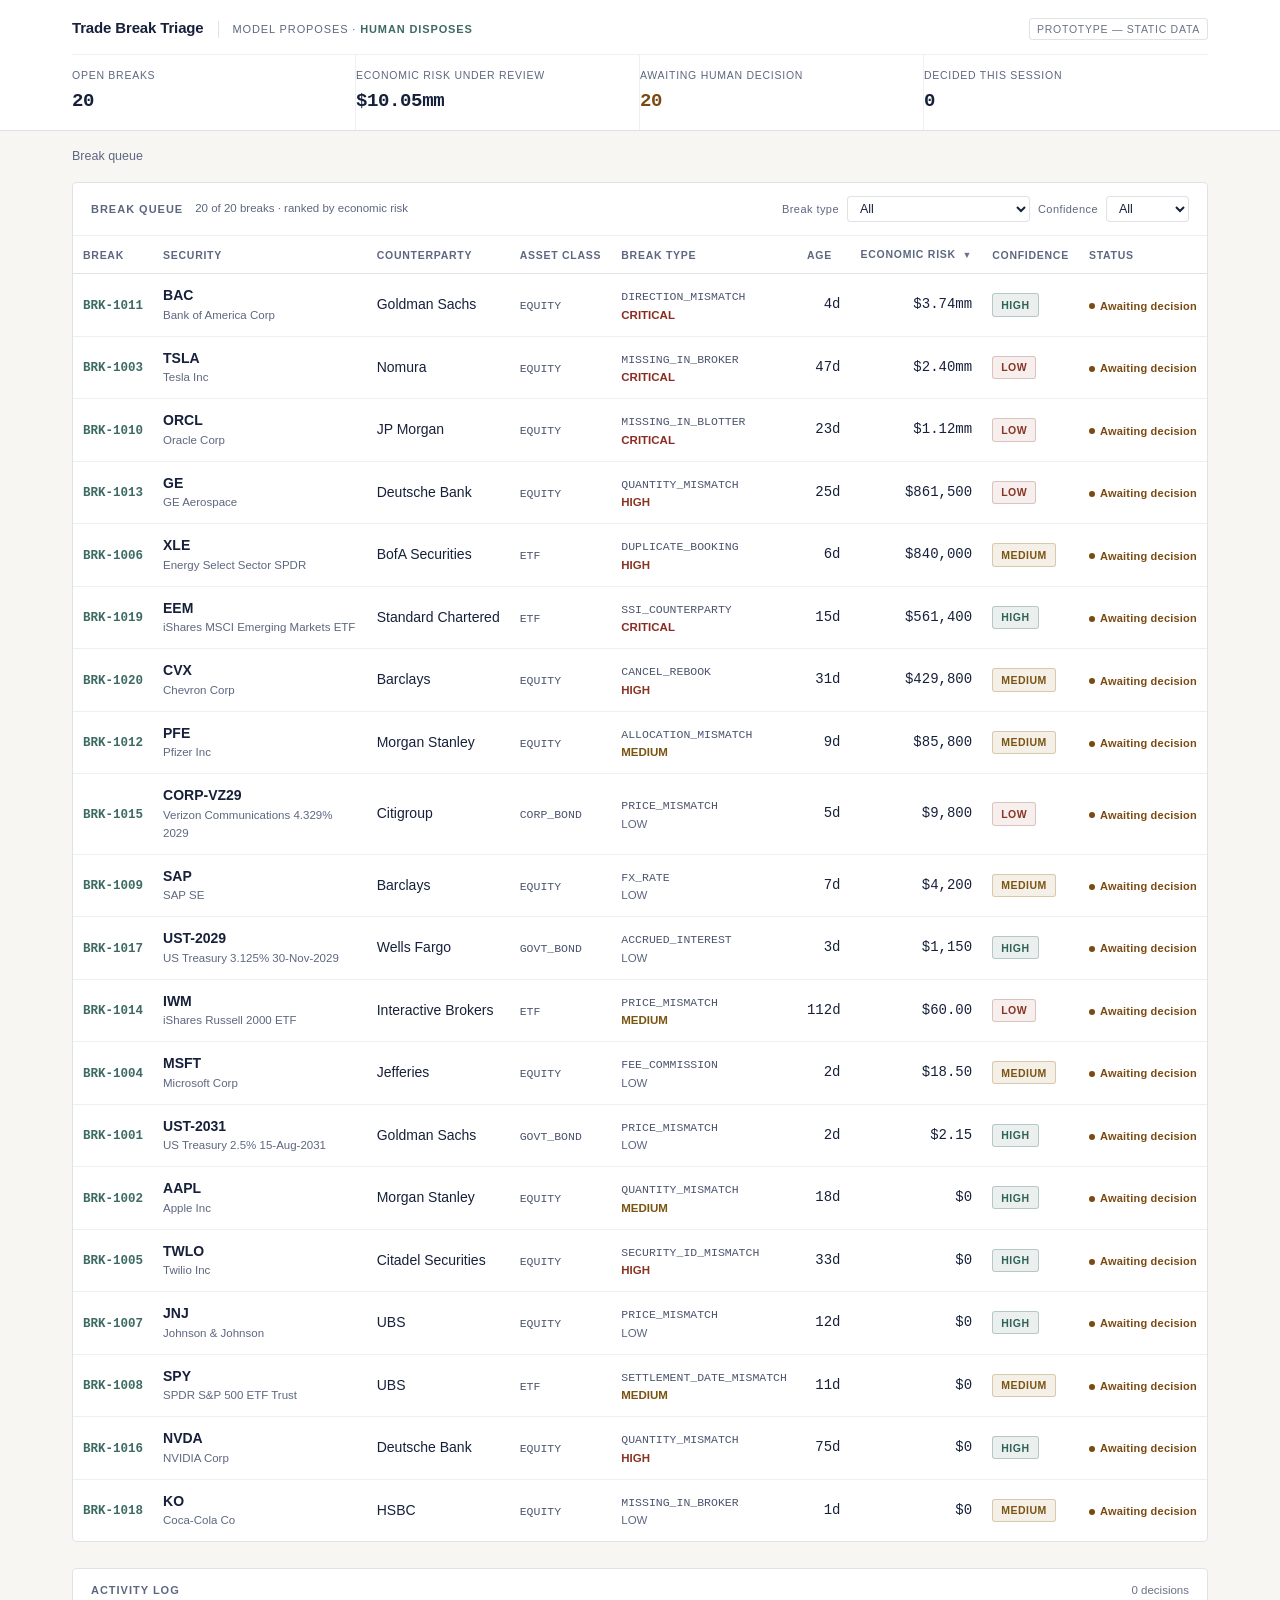
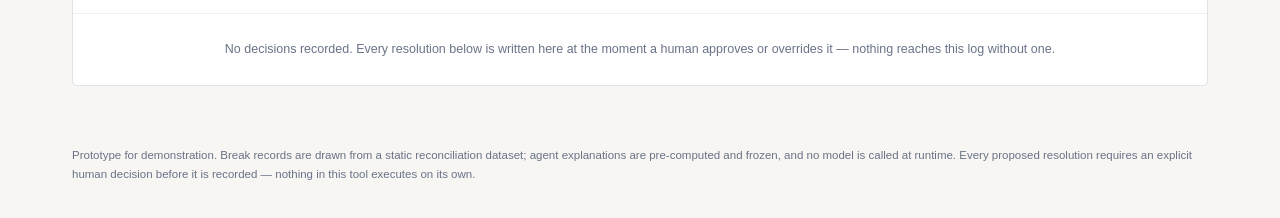
==== commit 3dc96dc5: "Update the prototype to follow the site's theme Rebuilt from the trade-break-triage repo after the p" ====
--- a/demo/index.html
+++ b/demo/index.html
@@ -5,31 +5,86 @@
 <meta name="viewport" content="width=device-width, initial-scale=1">
 <title>Trade Break Triage — Model proposes, human disposes</title>
 <style>
+  /* Palette is the company site's own token set (styles.css on awynn), so the
+     prototype and the page that links to it stay in step. Both follow the
+     visitor's system theme through the same prefers-color-scheme query.
+
+     Semantic colours -- confidence, severity, the decision gate -- are held
+     apart from the brand accent on purpose: they carry meaning, so they keep
+     their own hues rather than collapsing into the site's teal. */
   :root{
-    --bg:#f4f5f7;
+    color-scheme:light;
+
+    --bg:#f7f6f3;
     --surface:#ffffff;
-    --surface-2:#fafbfc;
-    --ink:#15181c;
-    --ink-2:#3d4650;
-    --muted:#6b7682;
-    --faint:#98a2ad;
-    --line:#e0e4e9;
-    --line-2:#eef0f3;
-    --accent:#1e3a5c;
-    --accent-soft:#eef2f7;
-
-    --hi:#14513f;      --hi-bg:#e9f2ee;   --hi-line:#bcd6cb;
-    --med:#7a5411;     --med-bg:#f8f1e2;  --med-line:#e0cba4;
-    --lo:#8a3524;      --lo-bg:#f8ece9;   --lo-line:#e3c2b9;
+    --surface-2:#fbfaf7;
+    --ink:#16203a;
+    --ink-2:#4c5670;
+    --muted:#5d6780;
+    --faint:#697287;
+    --line:rgba(22,32,58,.13);
+    --line-2:rgba(22,32,58,.07);
+
+    --accent:#3d6b63;
+    --accent-soft:rgba(61,107,99,.07);
+    --accent-line:rgba(61,107,99,.22);
+
+    /* Buttons follow the site: solid ink, ground-coloured label. */
+    --btn-bg:#16203a;  --btn-bg-hover:#0f1729;  --btn-fg:#f7f6f3;
+    --btn-line:rgba(22,32,58,.22);
+    --btn-hover-bg:rgba(22,32,58,.05);
+    --btn-hover-line:rgba(22,32,58,.34);
+
+    --approve-bg:#2f6357; --approve-bg-hover:#25514a; --approve-fg:#f7f6f3;
+
+    --hi:#2f6357;  --hi-bg:rgba(61,107,99,.10);   --hi-line:rgba(61,107,99,.30);
+    --med:#7a5411; --med-bg:rgba(154,113,38,.11); --med-line:rgba(154,113,38,.30);
+    --lo:#8a3524;  --lo-bg:rgba(138,53,36,.08);   --lo-line:rgba(138,53,36,.24);
 
     --crit:#8a2a20;
     --gate:#7a4a12;
-    --gate-bg:#fdf7ec;
-    --gate-line:#e4cfa8;
+    --gate-bg:rgba(196,148,58,.10);
+    --gate-line:rgba(154,113,38,.32);
 
     --mono:ui-monospace,"SF Mono",Menlo,Consolas,monospace;
     --sans:-apple-system,BlinkMacSystemFont,"Segoe UI",Inter,Roboto,Helvetica,Arial,sans-serif;
     --radius:5px;
+  }
+
+  @media (prefers-color-scheme: dark){
+    :root{
+      color-scheme:dark;
+
+      --bg:#12161f;
+      --surface:#1a1f2b;
+      --surface-2:#161b25;
+      --ink:#eceae5;
+      --ink-2:#c2c7d2;
+      --muted:#9aa3b5;
+      --faint:#828b9f;
+      --line:rgba(236,234,229,.14);
+      --line-2:rgba(236,234,229,.08);
+
+      --accent:#7fb3a7;
+      --accent-soft:rgba(127,179,167,.10);
+      --accent-line:rgba(127,179,167,.26);
+
+      --btn-bg:#eceae5;  --btn-bg-hover:#ffffff;  --btn-fg:#12161f;
+      --btn-line:rgba(236,234,229,.22);
+      --btn-hover-bg:rgba(236,234,229,.06);
+      --btn-hover-line:rgba(236,234,229,.34);
+
+      --approve-bg:#7fb3a7; --approve-bg-hover:#93c2b7; --approve-fg:#12161f;
+
+      --hi:#7fb3a7;  --hi-bg:rgba(127,179,167,.13); --hi-line:rgba(127,179,167,.32);
+      --med:#d9b06a; --med-bg:rgba(217,176,106,.13); --med-line:rgba(217,176,106,.30);
+      --lo:#e0907c;  --lo-bg:rgba(224,144,124,.13); --lo-line:rgba(224,144,124,.30);
+
+      --crit:#e5877a;
+      --gate:#d9b06a;
+      --gate-bg:rgba(217,176,106,.09);
+      --gate-line:rgba(217,176,106,.28);
+    }
   }
 
   *{box-sizing:border-box}
@@ -218,7 +273,7 @@
 
   .ca-ref{
     margin-top:16px; padding:12px 14px; background:var(--accent-soft);
-    border:1px solid #d6dfea; border-radius:4px;
+    border:1px solid var(--accent-line); border-radius:4px;
   }
   .ca-ref .h{
     font-size:10.5px; letter-spacing:.07em; text-transform:uppercase;
@@ -246,17 +301,18 @@
 
   /* ---------- buttons ---------- */
   .btn{
-    border:1px solid var(--line); background:var(--surface); color:var(--ink);
+    border:1px solid var(--btn-line); background:var(--surface); color:var(--ink);
     border-radius:4px; padding:9px 16px; font-weight:560; font-size:13px;
     transition:background .12s,border-color .12s;
   }
-  .btn:hover{background:var(--surface-2); border-color:#cfd6de}
-  .btn.primary{background:var(--accent); border-color:var(--accent); color:#fff}
-  .btn.primary:hover{background:#16304d; border-color:#16304d}
-  .btn.approve{background:var(--hi); border-color:var(--hi); color:#fff; padding:11px 22px}
-  .btn.approve:hover{background:#0f3f31; border-color:#0f3f31}
-  .btn.override{background:var(--surface); border-color:#c5ccd5; color:var(--ink); padding:11px 22px}
-  .btn.override:hover{background:#f0f2f5; border-color:#aab4bf}
+  .btn:hover{background:var(--btn-hover-bg); border-color:var(--btn-hover-line)}
+  .btn.primary{background:var(--btn-bg); border-color:var(--btn-bg); color:var(--btn-fg)}
+  .btn.primary:hover{background:var(--btn-bg-hover); border-color:var(--btn-bg-hover)}
+  .btn.approve{background:var(--approve-bg); border-color:var(--approve-bg);
+    color:var(--approve-fg); padding:11px 22px}
+  .btn.approve:hover{background:var(--approve-bg-hover); border-color:var(--approve-bg-hover)}
+  .btn.override{background:var(--surface); border-color:var(--btn-line); color:var(--ink); padding:11px 22px}
+  .btn.override:hover{background:var(--btn-hover-bg); border-color:var(--btn-hover-line)}
   .btn:disabled{opacity:.5; cursor:not-allowed}
 
   /* ---------- decision gate ---------- */
@@ -328,7 +384,7 @@
     padding:18px 20px; border:1px solid var(--hi-line); border-left:3px solid var(--hi);
     border-radius:var(--radius); background:var(--hi-bg); margin-top:16px;
   }
-  .confirmed.ovr{border-color:#c9d4e2; border-left-color:var(--accent); background:var(--accent-soft)}
+  .confirmed.ovr{border-color:var(--accent-line); border-left-color:var(--accent); background:var(--accent-soft)}
   .confirmed .h{
     font-size:11px; letter-spacing:.1em; text-transform:uppercase;
     font-weight:680; color:var(--hi); margin-bottom:6px;
@@ -337,7 +393,7 @@
   .confirmed .what{font-size:16px; font-weight:640; letter-spacing:-.015em}
   .confirmed .meta{font-size:12.5px; color:var(--ink-2); margin-top:7px; line-height:1.65}
   .confirmed .note{
-    margin-top:9px; padding-top:9px; border-top:1px solid rgba(0,0,0,.08);
+    margin-top:9px; padding-top:9px; border-top:1px solid var(--line);
     font-size:12.5px; color:var(--ink-2); font-style:italic;
   }
 
